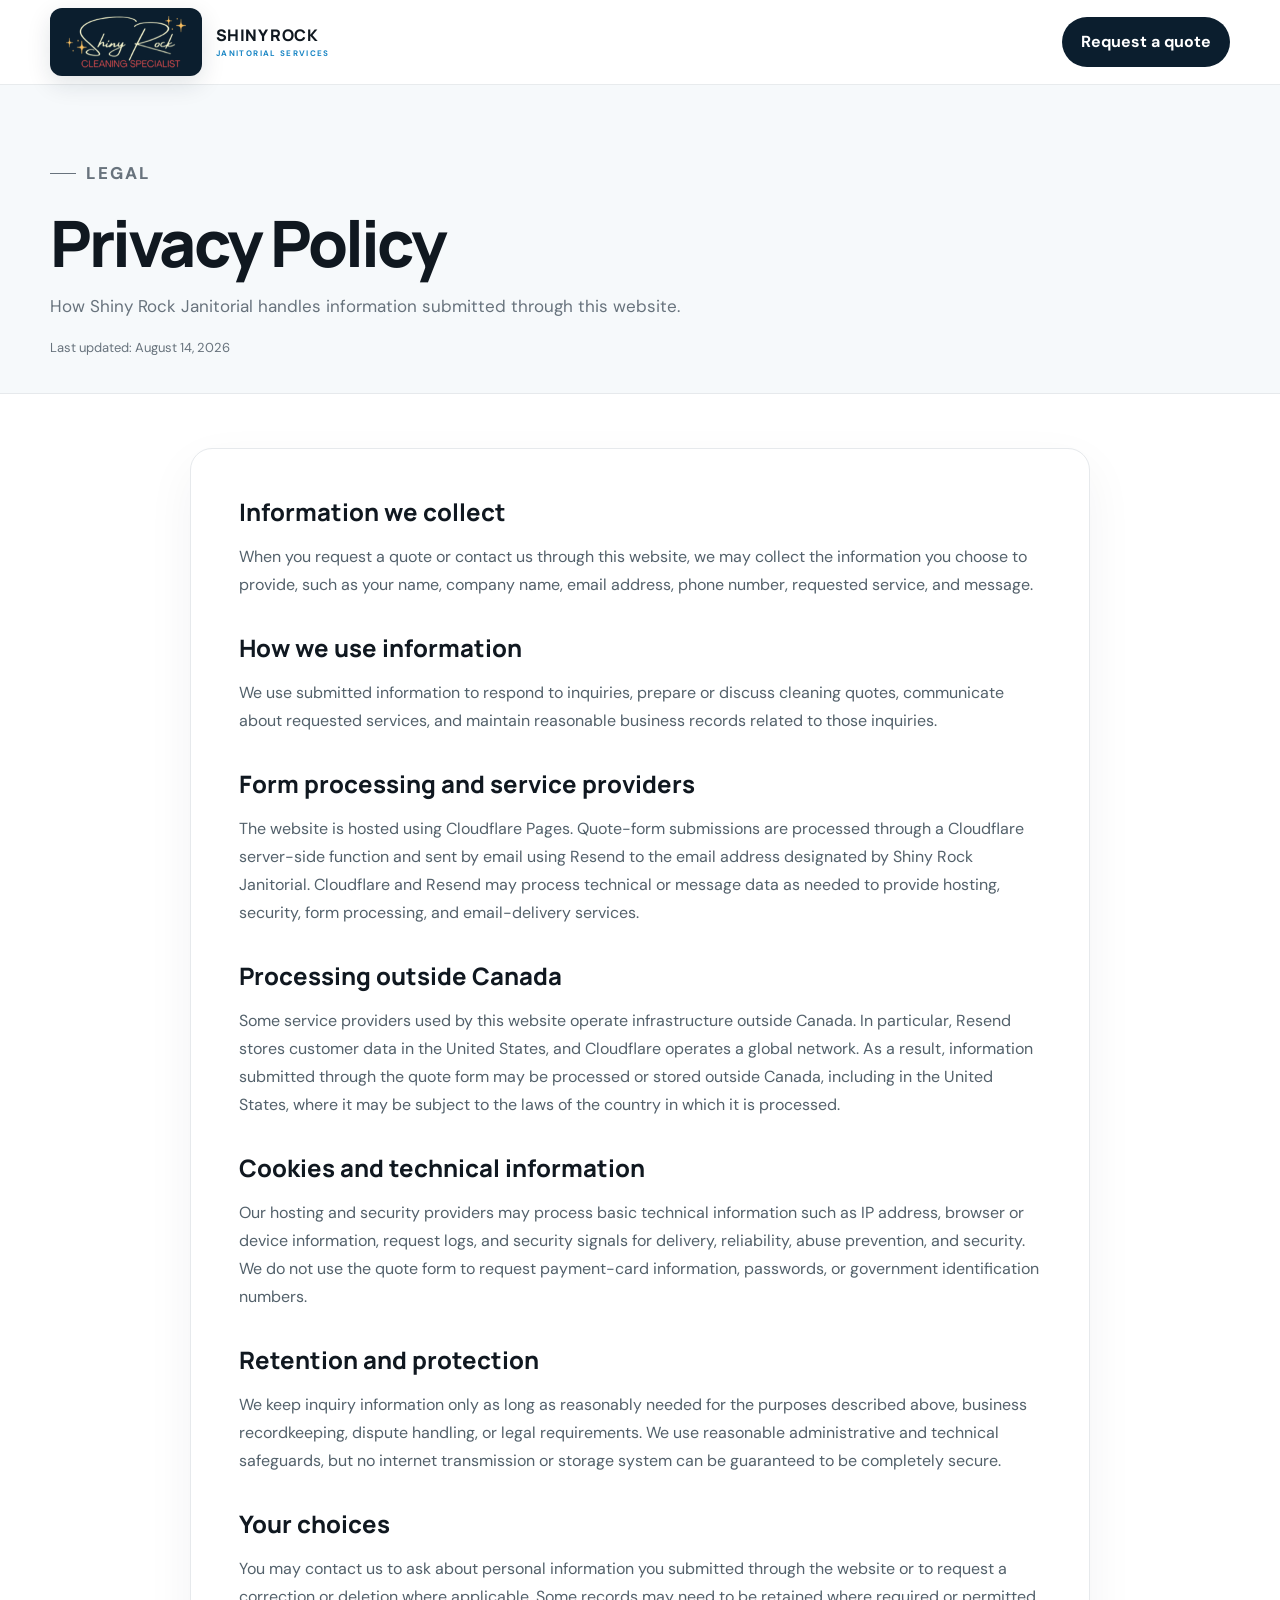
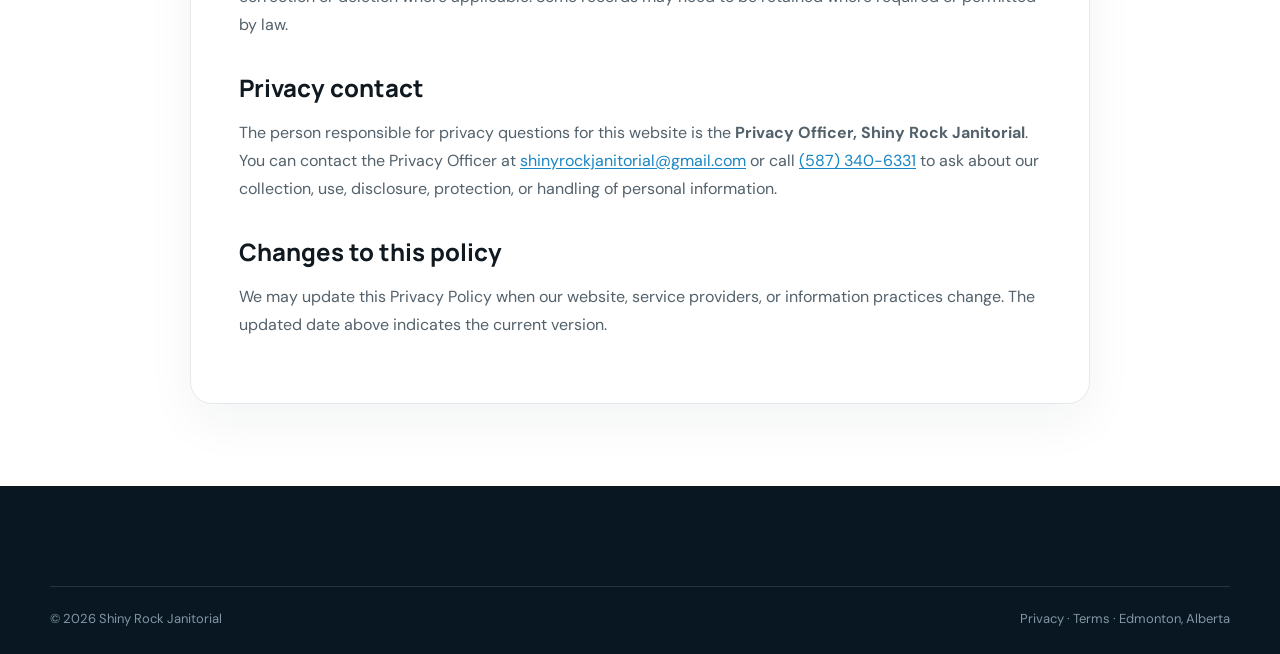
==== privacy.html @ 47144464 "Add files via upload" ====
<!doctype html>
<html lang="en"><head><meta charset="utf-8"><meta name="viewport" content="width=device-width,initial-scale=1"><meta name="description" content="Privacy Policy for Shiny Rock Janitorial."><title>Privacy Policy | Shiny Rock Janitorial</title><link rel="stylesheet" href="assets/css/style.css"><link rel="stylesheet" href="assets/css/legal.css"></head><body>
<header class="site-header"><div class="shell nav"><a href="index.html" class="brand brand--original"><span class="brand__logo-wrap"><img src="assets/images/shiny-rock-original-logo.png" alt="Shiny Rock Cleaning Specialist"></span><span class="brand__company"><b>SHINY ROCK</b><small>JANITORIAL SERVICES</small></span></a><a class="button button--dark button--small" href="index.html#contact">Request a quote</a></div></header>
<main><section class="legal-hero"><div class="shell"><p class="kicker"><span></span> Legal</p><h1>Privacy Policy</h1><p>How Shiny Rock Janitorial handles information submitted through this website.</p><div class="legal-meta">Last updated: August 14, 2026</div></div></section><section class="legal-page"><div class="shell"><article class="legal-card">
<h2>Information we collect</h2><p>When you request a quote or contact us through this website, we may collect the information you choose to provide, such as your name, company name, email address, phone number, requested service, and message.</p>
<h2>How we use information</h2><p>We use submitted information to respond to inquiries, prepare or discuss cleaning quotes, communicate about requested services, and maintain reasonable business records related to those inquiries.</p>
<h2>Form processing and service providers</h2><p>The website is hosted using Cloudflare Pages. Quote-form submissions are processed through a Cloudflare server-side function and sent by email using Resend to the email address designated by Shiny Rock Janitorial. Cloudflare and Resend may process technical or message data as needed to provide hosting, security, form processing, and email-delivery services.</p>
<h2>Processing outside Canada</h2><p>Some service providers used by this website operate infrastructure outside Canada. In particular, Resend stores customer data in the United States, and Cloudflare operates a global network. As a result, information submitted through the quote form may be processed or stored outside Canada, including in the United States, where it may be subject to the laws of the country in which it is processed.</p>
<h2>Cookies and technical information</h2><p>Our hosting and security providers may process basic technical information such as IP address, browser or device information, request logs, and security signals for delivery, reliability, abuse prevention, and security. We do not use the quote form to request payment-card information, passwords, or government identification numbers.</p>
<h2>Retention and protection</h2><p>We keep inquiry information only as long as reasonably needed for the purposes described above, business recordkeeping, dispute handling, or legal requirements. We use reasonable administrative and technical safeguards, but no internet transmission or storage system can be guaranteed to be completely secure.</p>
<h2>Your choices</h2><p>You may contact us to ask about personal information you submitted through the website or to request a correction or deletion where applicable. Some records may need to be retained where required or permitted by law.</p>
<h2>Privacy contact</h2><p>The person responsible for privacy questions for this website is the <strong>Privacy Officer, Shiny Rock Janitorial</strong>. You can contact the Privacy Officer at <a href="mailto:shinyrockjanitorial@gmail.com">shinyrockjanitorial@gmail.com</a> or call <a href="tel:+15873406331">(587) 340-6331</a> to ask about our collection, use, disclosure, protection, or handling of personal information.</p>
<h2>Changes to this policy</h2><p>We may update this Privacy Policy when our website, service providers, or information practices change. The updated date above indicates the current version.</p>
</article></div></section></main><footer><div class="shell footer__bottom"><span>© 2026 Shiny Rock Janitorial</span><span><a href="privacy.html">Privacy</a> · <a href="terms.html">Terms</a> · Edmonton, Alberta</span></div></footer></body></html>
---- assets/css/style.css ----
@import url('https://fonts.googleapis.com/css2?family=DM+Sans:wght@400;500;600;700&family=Manrope:wght@500;600;700;800&display=swap');
:root{--ink:#101820;--muted:#68737d;--line:#e6e9ec;--soft:#f5f7f8;--blue:#1885c4;--blue2:#4fb4df;--navy:#0b1e2e;--white:#fff;--radius:24px;--shadow:0 24px 70px rgba(16,35,50,.12)}*{box-sizing:border-box}html{scroll-behavior:smooth}body{margin:0;color:var(--ink);font-family:'DM Sans',Arial,sans-serif;background:#fff;line-height:1.6}a{color:inherit;text-decoration:none}img{display:block;width:100%}button,input,select,textarea{font:inherit}.shell{width:min(1180px,calc(100% - 40px));margin:auto}.announcement{background:var(--navy);color:#dce9f2;font-size:13px}.announcement__inner{min-height:38px;display:flex;align-items:center;justify-content:space-between;gap:20px}.announcement__inner div{display:flex;gap:26px}.site-header{position:sticky;top:0;z-index:20;background:rgba(255,255,255,.94);backdrop-filter:blur(18px);border-bottom:1px solid rgba(230,233,236,.9)}.nav{height:84px;display:flex;align-items:center;justify-content:space-between}.brand{display:flex;align-items:center;gap:12px}.brand__mark{width:48px;color:var(--blue)}.brand__mark svg{fill:none;stroke:currentColor;stroke-width:2}.brand b{display:block;font:800 17px/1.1 'Manrope';letter-spacing:.02em}.brand small{display:block;color:var(--blue);font-size:9px;font-weight:700;letter-spacing:.18em;margin-top:5px}.nav__links{display:flex;align-items:center;gap:28px;font-size:14px;font-weight:600}.nav__links>a:not(.button):hover{color:var(--blue)}.menu{display:none;background:none;border:0;padding:8px}.menu span{display:block;width:24px;height:2px;background:var(--ink);margin:5px}.button{display:inline-flex;align-items:center;justify-content:center;gap:18px;border:0;border-radius:999px;padding:15px 23px;font-weight:700;transition:.25s;cursor:pointer}.button:hover{transform:translateY(-2px)}.button--small{padding:12px 19px}.button--dark{background:var(--navy);color:#fff}.button--blue{background:linear-gradient(135deg,var(--blue),#269dd2);color:#fff;box-shadow:0 12px 30px rgba(24,133,196,.24)}.hero{min-height:700px;position:relative;overflow:hidden;background:linear-gradient(135deg,#fff 0%,#fafdff 68%,#eef9fd 100%)}.hero__glow{position:absolute;width:520px;height:520px;border-radius:50%;right:-160px;top:70px;background:rgba(79,180,223,.10);filter:blur(10px)}.hero__grid{display:grid;grid-template-columns:1fr 1fr;gap:72px;align-items:center;padding:84px 0}.kicker{display:flex;align-items:center;gap:10px;text-transform:uppercase;letter-spacing:.12em;font-size:12px;font-weight:800;color:var(--blue);margin:0 0 22px}.kicker span{width:26px;height:1px;background:currentColor}.hero h1,.section h2,.standards h2,.contact h2{font-family:'Manrope';font-weight:800;letter-spacing:-.05em;line-height:1.02;margin:0}.hero h1{font-size:clamp(48px,6vw,78px)}.hero h1 em{font-style:normal;color:var(--blue)}.hero__lead{font-size:19px;color:var(--muted);max-width:560px;margin:26px 0 32px}.hero__actions{display:flex;align-items:center;gap:24px}.text-link{font-weight:700;border-bottom:1px solid var(--ink);padding-bottom:3px}.text-link span{margin-left:8px}.hero__proof{display:flex;gap:34px;margin-top:46px;padding-top:28px;border-top:1px solid var(--line)}.hero__proof div{display:grid}.hero__proof b{font:800 24px 'Manrope'}.hero__proof span{font-size:12px;color:var(--muted)}.hero__media{position:relative;min-height:530px}.hero__image{position:absolute;inset:0 0 0 30px;border-radius:160px 24px 24px 24px;overflow:hidden;box-shadow:var(--shadow)}.hero__image:after{content:"";position:absolute;inset:0;background:linear-gradient(180deg,transparent 60%,rgba(4,20,31,.18))}.hero__image img{height:100%;object-fit:cover}.diamond-line{position:absolute;width:180px;height:180px;border:1px solid rgba(24,133,196,.24);transform:rotate(45deg)}.diamond-line--one{right:-35px;top:-25px}.diamond-line--two{left:-10px;bottom:-35px;width:110px;height:110px}.hero__badge{position:absolute;left:-10px;bottom:36px;background:#fff;padding:18px 22px;border-radius:18px;display:flex;align-items:center;gap:13px;box-shadow:var(--shadow)}.hero__badge .spark{width:42px;height:42px;border-radius:50%;display:grid;place-items:center;background:#eaf7fc;color:var(--blue);font-size:20px}.hero__badge div{display:grid}.hero__badge small{color:var(--muted)}.trust-strip{border-top:1px solid var(--line);border-bottom:1px solid var(--line)}.trust-strip__grid{display:grid;grid-template-columns:repeat(4,1fr);min-height:88px;align-items:center}.trust-strip__grid div{text-align:center;font-weight:700;border-right:1px solid var(--line)}.trust-strip__grid div:last-child{border:0}.trust-strip span{color:var(--blue);margin-right:8px}.section{padding:110px 0}.section--soft{background:var(--soft)}.section-heading{display:grid;grid-template-columns:1fr .75fr;gap:70px;align-items:end;margin-bottom:54px}.section-heading h2,.split h2,.standards h2,.contact h2{font-size:clamp(38px,5vw,58px)}.section-heading>p{color:var(--muted);margin:0 0 6px}.services-grid{display:grid;grid-template-columns:repeat(4,1fr);gap:16px}.service{background:#fff;border:1px solid var(--line);border-radius:22px;padding:28px;min-height:320px;position:relative;transition:.25s}.service:hover{transform:translateY(-6px);box-shadow:0 20px 50px rgba(16,35,50,.08);border-color:#cfe8f3}.service__no{position:absolute;right:22px;top:20px;color:#b8c0c6;font-size:12px}.service__icon{width:48px;height:48px;border-radius:14px;background:#edf8fc;display:grid;place-items:center;color:var(--blue);font-size:22px;margin-bottom:34px}.service h3{font:750 20px 'Manrope';margin:0 0 12px}.service p{font-size:14px;color:var(--muted);margin:0 0 26px}.service a{font-size:13px;font-weight:700;color:var(--blue)}.split{display:grid;grid-template-columns:1fr 1fr;gap:90px;align-items:center}.split__media{position:relative}.split__media img{height:610px;object-fit:cover;border-radius:24px}.split__caption{position:absolute;right:-25px;bottom:34px;background:#fff;box-shadow:var(--shadow);padding:19px 23px;border-radius:15px;display:grid}.split__caption span{color:var(--muted);font-size:13px}.split__copy>p:not(.kicker){color:var(--muted);font-size:17px}.checks{display:grid;grid-template-columns:1fr 1fr;list-style:none;padding:0;margin:30px 0 34px;gap:14px}.checks li:before{content:'✓';color:var(--blue);font-weight:800;margin-right:9px}.standards{background:var(--navy);color:#fff;overflow:hidden}.kicker--light{color:#70c8ed}.standards__top{max-width:760px;margin-bottom:64px}.standards__grid{display:grid;grid-template-columns:repeat(4,1fr);border-top:1px solid rgba(255,255,255,.18)}.standards__grid article{padding:35px 30px 10px 0;border-right:1px solid rgba(255,255,255,.18);margin-right:30px}.standards__grid article:last-child{border:0;margin:0}.standards__grid b{color:#70c8ed;font-size:13px}.standards__grid h3{font:700 20px 'Manrope';margin:28px 0 10px}.standards__grid p{color:#afbdc7;font-size:14px}.work-grid{display:grid;grid-template-columns:1.25fr .75fr;grid-template-rows:270px 270px;gap:18px}.work-card{position:relative;margin:0;border-radius:22px;overflow:hidden}.work-card--large{grid-row:1/3}.work-card img{height:100%;object-fit:cover;transition:.5s}.work-card:hover img{transform:scale(1.03)}.work-card:after{content:"";position:absolute;inset:40% 0 0;background:linear-gradient(transparent,rgba(4,18,28,.78))}.work-card figcaption{position:absolute;z-index:2;left:25px;bottom:22px;color:#fff;display:grid}.work-card figcaption span{font-size:12px;opacity:.8;text-transform:uppercase;letter-spacing:.1em}.work-card figcaption b{font:700 21px 'Manrope'}.testimonial{padding:105px 0;background:#eef8fc}.testimonial__inner{text-align:center;max-width:900px}.quote{display:block;font:90px/1 Georgia;color:var(--blue);height:55px}.testimonial blockquote{font:650 clamp(24px,3vw,36px)/1.4 'Manrope';letter-spacing:-.025em;margin:20px 0 30px}.testimonial__inner div{display:grid}.testimonial__inner div span{color:var(--muted)}.contact{background:#fff}.contact__grid{display:grid;grid-template-columns:.8fr 1.2fr;gap:90px}.contact__copy>p:not(.kicker){color:var(--muted);font-size:17px;max-width:480px}.contact__details{display:grid;margin-top:42px;border-top:1px solid var(--line)}.contact__details a{display:grid;padding:18px 0;border-bottom:1px solid var(--line)}.contact__details span{font-size:12px;color:var(--muted);text-transform:uppercase;letter-spacing:.1em}.quote-form{background:var(--soft);border-radius:24px;padding:34px}.field-row{display:grid;grid-template-columns:1fr 1fr;gap:14px}.quote-form label{display:grid;gap:8px;font-size:13px;font-weight:700;margin-bottom:16px}.quote-form input,.quote-form select,.quote-form textarea{width:100%;border:1px solid #dfe4e7;border-radius:12px;padding:14px;background:#fff;outline:none}.quote-form input:focus,.quote-form select:focus,.quote-form textarea:focus{border-color:var(--blue);box-shadow:0 0 0 3px rgba(24,133,196,.1)}.quote-form textarea{min-height:118px;resize:vertical}.quote-form .button{width:100%}.form-status{margin:14px 0 0;text-align:center;color:var(--blue);font-weight:700}footer{background:#081722;color:#fff;padding:58px 0 24px}.brand--footer{color:#fff}.footer__grid{display:grid;grid-template-columns:1fr 1fr auto;gap:40px;align-items:center}.footer__grid>p{color:#9eb0bc}.footer__links{display:flex;gap:24px;color:#c9d4db}.footer__bottom{display:flex;justify-content:space-between;border-top:1px solid rgba(255,255,255,.12);padding-top:22px;margin-top:42px;color:#8296a3;font-size:13px}.reveal{opacity:0;transform:translateY(18px);transition:.7s ease}.reveal.visible{opacity:1;transform:none}@media(max-width:900px){.announcement__inner>span{display:none}.announcement__inner{justify-content:center}.nav{height:72px}.menu{display:block}.nav__links{display:none;position:absolute;top:72px;left:20px;right:20px;background:#fff;border:1px solid var(--line);box-shadow:var(--shadow);padding:22px;border-radius:18px;flex-direction:column;align-items:stretch}.nav__links.open{display:flex}.hero__grid,.split,.contact__grid{grid-template-columns:1fr}.hero__grid{gap:40px;padding:65px 0}.hero__media{min-height:500px}.section-heading{grid-template-columns:1fr;gap:20px}.services-grid{grid-template-columns:1fr 1fr}.standards__grid{grid-template-columns:1fr 1fr}.standards__grid article{border-bottom:1px solid rgba(255,255,255,.18)}.split__media img{height:500px}.footer__grid{grid-template-columns:1fr}.footer__links{flex-wrap:wrap}.work-grid{grid-template-columns:1fr;grid-template-rows:420px 280px 280px}.work-card--large{grid-row:auto}.trust-strip__grid{grid-template-columns:1fr 1fr}.trust-strip__grid div{padding:18px;border-bottom:1px solid var(--line)}}@media(max-width:600px){.shell{width:min(100% - 26px,1180px)}.announcement__inner div{gap:12px;font-size:11px}.brand__mark{width:40px}.brand b{font-size:14px}.hero{min-height:auto}.hero__grid{padding:48px 0}.hero h1{font-size:46px}.hero__lead{font-size:17px}.hero__actions{align-items:flex-start;flex-direction:column}.hero__proof{gap:18px}.hero__proof b{font-size:20px}.hero__media{min-height:400px}.hero__image{left:0;border-radius:100px 20px 20px 20px}.hero__badge{left:8px;bottom:18px}.section{padding:78px 0}.services-grid,.standards__grid,.checks,.field-row{grid-template-columns:1fr}.service{min-height:auto}.split{gap:50px}.split__media img{height:430px}.split__caption{right:8px}.standards__grid article{border-right:0;margin:0;padding-right:0}.work-grid{grid-template-rows:360px 260px 260px}.testimonial{padding:75px 0}.quote-form{padding:22px}.contact__grid{gap:46px}.footer__bottom{flex-direction:column;gap:8px}}

/* Partner logos */
.partners{background:#f7f9fc;border-top:1px solid #e7ecf3;border-bottom:1px solid #e7ecf3}
.partners__heading{max-width:760px;margin:0 auto 42px;text-align:center}
.partners__heading h2{margin:10px 0 14px;font-size:clamp(2rem,4vw,3.2rem);line-height:1.06;color:#10253d}
.partners__heading p:last-child{color:#667383;margin:0 auto;max-width:650px}
.partners__heading .kicker{justify-content:center}
.partners__grid{display:grid;grid-template-columns:repeat(5,minmax(0,1fr));gap:18px;align-items:stretch}
.partner-logo{min-height:150px;background:#fff;border:1px solid #e2e8f0;border-radius:20px;display:flex;align-items:center;justify-content:center;padding:24px;box-shadow:0 12px 30px rgba(16,37,61,.05);transition:transform .25s ease,box-shadow .25s ease}
.partner-logo:hover{transform:translateY(-5px);box-shadow:0 18px 38px rgba(16,37,61,.10)}
.partner-logo img{width:100%;height:88px;object-fit:contain}
.partner-logo--dark{background:#10253d}
@media(max-width:900px){.partners__grid{grid-template-columns:repeat(2,minmax(0,1fr))}.partner-logo:last-child{grid-column:1/-1}}
@media(max-width:540px){.partners__grid{grid-template-columns:1fr}.partner-logo:last-child{grid-column:auto}.partner-logo{min-height:132px}}

/* Original Shiny Rock brand */
.brand--original{gap:14px;min-width:255px}
.brand__logo-wrap{display:flex;align-items:center;justify-content:center;background:#0b1e2e;border-radius:12px;padding:8px 12px;box-shadow:0 8px 24px rgba(11,30,46,.12)}
.brand__logo-wrap img{width:128px;height:52px;object-fit:contain}
.brand__company{display:grid;line-height:1}
.brand__company b{font:800 16px/1.05 'Manrope',Arial,sans-serif;letter-spacing:.025em}
.brand__company small{font-size:8px;letter-spacing:.17em;margin-top:6px;color:var(--blue)}
.brand--footer .brand__logo-wrap{background:#fff}
.brand--footer .brand__company b{color:#fff}

/* Video showcase */
.videos-section{background:#0b1e2e;color:#fff;overflow:hidden}
.videos-section .section-heading h2{color:#fff}
.videos-section .section-heading>p{color:#afbdc7}
.videos-grid{display:grid;grid-template-columns:1.25fr .75fr;gap:20px;align-items:start}
.video-card{margin:0;background:#10283b;border:1px solid rgba(255,255,255,.12);border-radius:24px;overflow:hidden;box-shadow:0 22px 60px rgba(0,0,0,.22)}
.video-card--wide{grid-row:span 2}
.video-frame{background:#050b10;display:flex;align-items:center;justify-content:center;aspect-ratio:16/9;overflow:hidden}
.video-frame video{display:block;width:100%;height:100%;object-fit:contain;background:#050b10}
.video-card--portrait .video-frame{aspect-ratio:16/10}
.video-card--portrait video{object-fit:contain}
.video-card__copy{padding:20px 22px 24px}
.video-card__copy span{display:block;color:#70c8ed;font-size:11px;font-weight:800;text-transform:uppercase;letter-spacing:.12em;margin-bottom:5px}
.video-card__copy h3{font:700 20px/1.25 'Manrope',Arial,sans-serif;margin:0;color:#fff}
@media(max-width:900px){.brand__company{display:none}.brand--original{min-width:auto}.brand__logo-wrap img{width:120px}.videos-grid{grid-template-columns:1fr}.video-card--wide{grid-row:auto}.video-card--portrait .video-frame{aspect-ratio:9/12}}
@media(max-width:600px){.brand__logo-wrap{padding:6px 9px}.brand__logo-wrap img{width:105px;height:44px}.videos-section .section-heading{margin-bottom:34px}.video-card__copy{padding:16px 18px 19px}}

/* Refined service icons and testimonial attribution */
.service__no{display:none}
.service__icon{width:60px;height:60px;border-radius:18px;margin-bottom:28px;background:linear-gradient(145deg,#edf9fe,#e4f4fa);border:1px solid #d7edf6;box-shadow:inset 0 1px 0 rgba(255,255,255,.9)}
.service__icon svg{width:34px;height:34px;fill:none;stroke:var(--blue);stroke-width:1.8;stroke-linecap:round;stroke-linejoin:round}
.service a{display:inline-flex;align-items:center;gap:8px}
.service a span{transition:transform .2s ease}.service:hover a span{transform:translateX(4px)}
.testimonial__person b{font-size:16px;color:var(--navy)}
.testimonial__person span{font-size:14px;font-weight:600;color:#536775!important}

/* Keep the original full-colour logo equally visible in header and footer */
.brand--footer .brand__logo-wrap{background:#fff;padding:8px 12px}
.brand--footer .brand__logo-wrap img{filter:none;opacity:1}
.brand--footer .brand__company b{color:#fff}
.brand--footer .brand__company small{color:#70c8ed}

.brand--footer{display:flex;align-items:center;gap:16px}
.brand--footer .brand__logo-wrap{background:transparent!important;padding:0!important;box-shadow:none!important}
.brand--footer .brand__logo-wrap img{height:72px!important;width:auto!important;display:block}
.brand--footer .brand__company b{font-size:1.5rem;letter-spacing:.04em}
.brand--footer .brand__company small{font-size:.85rem;letter-spacing:.18em}


/* Expanded service catalogue and testimonial partner logo */
.services-grid--expanded{grid-template-columns:repeat(3,minmax(0,1fr));gap:18px}
.services-grid--expanded .service{min-height:345px;display:flex;flex-direction:column}
.services-grid--expanded .service p{flex:1}
.standards__grid article h3{margin-top:0}
.standards__grid article>b{display:none!important}
.testimonial__client{display:flex!important;align-items:center;justify-content:center;gap:20px;margin-top:8px}
.testimonial__logo{width:112px;height:72px;background:#fff;border:1px solid #dce8ee;border-radius:16px;padding:10px 14px;display:flex!important;align-items:center;justify-content:center;box-shadow:0 10px 25px rgba(16,35,50,.08)}
.testimonial__logo img{width:100%;height:100%;object-fit:contain}
.testimonial__person{display:grid!important;text-align:left}
@media(max-width:900px){.services-grid--expanded{grid-template-columns:repeat(2,minmax(0,1fr))}}
@media(max-width:600px){.services-grid--expanded{grid-template-columns:1fr}.testimonial__client{flex-direction:column;gap:12px}.testimonial__person{text-align:center}}


/* 2026 services carousel + partner marquee */
.service-carousel{position:relative}.service-categories{display:grid;grid-template-columns:repeat(4,minmax(0,1fr));gap:18px}.service-category{background:#fff;border:1px solid var(--line);border-radius:22px;padding:28px;min-height:390px;transition:transform .28s ease,box-shadow .28s ease,border-color .28s ease}.service-category:hover{transform:translateY(-7px);box-shadow:0 22px 55px rgba(16,35,50,.10);border-color:#bfe1ef}.service-category__eyebrow{font:800 12px 'Manrope';letter-spacing:.12em;color:var(--blue);margin-bottom:18px}.service-category h3{font:750 21px/1.2 'Manrope';margin:0 0 22px}.service-category__links{display:grid}.service-link{display:flex;align-items:center;justify-content:space-between;gap:12px;padding:12px 0;border-top:1px solid var(--line);font-size:14px;font-weight:650}.service-link small{color:var(--blue);opacity:0;transform:translateX(-5px);transition:.2s;white-space:nowrap}.service-link:hover small{opacity:1;transform:none}.service-nav,.service-dots,.mobile-service-hint{display:none}.logo-marquee{overflow:hidden;mask-image:linear-gradient(to right,transparent,#000 8%,#000 92%,transparent);-webkit-mask-image:linear-gradient(to right,transparent,#000 8%,#000 92%,transparent)}.logo-marquee__track{display:flex;width:max-content;gap:18px;animation:logoMarquee 24s linear infinite}.logo-marquee:hover .logo-marquee__track{animation-play-state:paused}.logo-marquee .partner-logo{width:210px;min-width:210px}.logo-marquee .partner-logo--dark{background:#10253d}@keyframes logoMarquee{to{transform:translateX(calc(-50% - 9px))}}.hp-field{position:absolute!important;left:-9999px!important;width:1px!important;height:1px!important;opacity:0!important}.form-status.error{color:#b42318}.form-status.success{color:#087a4b}
@media(max-width:900px) and (min-width:601px){.service-categories{grid-template-columns:repeat(2,minmax(0,1fr))}}
@media(max-width:600px){.service-carousel{padding:0 44px}.service-categories{display:block;overflow:hidden}.service-category{display:none;min-height:0;padding:24px}.service-category.is-active{display:block;animation:serviceIn .28s ease}.service-link small{opacity:1;transform:none}.service-nav{display:grid;place-items:center;position:absolute;top:50%;transform:translateY(-50%);z-index:3;width:36px;height:52px;border:1px solid var(--line);border-radius:14px;background:#fff;color:var(--navy);font-size:28px;box-shadow:0 8px 24px rgba(16,35,50,.08)}.service-nav--prev{left:0}.service-nav--next{right:0}.service-dots{display:flex;justify-content:center;gap:7px;margin-top:18px}.service-dots button{width:7px;height:7px;padding:0;border:0;border-radius:50%;background:#c9d2d8}.service-dots button.active{width:22px;border-radius:8px;background:var(--blue)}.mobile-service-hint{display:block;text-align:center;color:var(--muted);font-size:12px;margin:10px 0 0}.logo-marquee .partner-logo{width:170px;min-width:170px;min-height:118px}.logo-marquee .partner-logo img{height:72px}@keyframes serviceIn{from{opacity:.35;transform:translateX(12px)}to{opacity:1;transform:none}}}
@media(prefers-reduced-motion:reduce){.logo-marquee__track{animation:none}.service-category{transition:none}}


/* 2026-08-14 service and partner carousel refinements */
.core-services{margin:10px 0 44px;background:var(--navy);color:#fff;border-radius:24px;padding:30px;display:grid;grid-template-columns:minmax(220px,.8fr) 2fr;gap:28px;align-items:start;box-shadow:0 20px 50px rgba(16,35,50,.08)}
.core-services .kicker{color:#cfe9f4;margin-bottom:8px}.core-services .kicker span{background:#cfe9f4}.core-services__heading h3,.facility-services__heading h3{font:750 24px/1.2 'Manrope';margin:0}.core-services__links{display:grid;grid-template-columns:repeat(2,minmax(0,1fr));gap:10px}.core-services__links a{display:flex;align-items:center;justify-content:space-between;min-height:58px;padding:14px 17px;border:1px solid rgba(255,255,255,.16);border-radius:14px;background:rgba(255,255,255,.06);font-weight:700;transition:transform .22s ease,background .22s ease,border-color .22s ease}.core-services__links a::after{content:'→';opacity:.7}.core-services__links a:hover{transform:translateY(-3px);background:rgba(255,255,255,.11);border-color:rgba(255,255,255,.28)}
.facility-services{margin-top:6px}.facility-services__heading{display:flex;align-items:end;justify-content:space-between;gap:24px;margin:0 0 20px}.facility-services__heading .kicker{margin-bottom:6px}.service-category__eyebrow{display:none!important}.service-category{min-height:345px}.service-category h3{margin-top:0}.service-link{position:relative;padding-right:24px}.service-link::after{content:'→';position:absolute;right:0;color:var(--blue);opacity:0;transform:translateX(-5px);transition:opacity .2s ease,transform .2s ease}.service-link:hover::after{opacity:1;transform:none}.service-link small{display:none!important}
.logo-marquee{overflow:hidden;width:100%;padding:8px 0 12px;mask-image:linear-gradient(to right,transparent,#000 6%,#000 94%,transparent);-webkit-mask-image:linear-gradient(to right,transparent,#000 6%,#000 94%,transparent)}.logo-marquee__track{display:flex;align-items:stretch;gap:18px;width:max-content;will-change:transform;animation:logoMarquee 22s linear infinite}.logo-marquee:hover .logo-marquee__track{animation-play-state:paused}.logo-marquee .partner-logo{flex:0 0 210px;width:210px;min-width:210px}.partners__grid{display:none}.form-privacy{font-size:12px;line-height:1.55;color:var(--muted);margin:14px 0 0}.form-privacy a{text-decoration:underline;text-underline-offset:2px}
@keyframes logoMarquee{from{transform:translateX(0)}to{transform:translateX(calc(-50% - 9px))}}
@media(max-width:900px){.core-services{grid-template-columns:1fr}.core-services__links{grid-template-columns:repeat(2,minmax(0,1fr))}.service-categories{grid-template-columns:repeat(2,minmax(0,1fr))}.logo-marquee .partner-logo{flex-basis:190px;width:190px;min-width:190px}}
@media(max-width:600px){.core-services{margin-bottom:34px;padding:24px 20px;border-radius:20px}.core-services__links{grid-template-columns:1fr}.core-services__links a{min-height:54px}.facility-services__heading{display:block}.service-carousel{padding:0 44px}.service-category{min-height:0}.service-link::after{opacity:1;transform:none}.logo-marquee .partner-logo{flex-basis:165px;width:165px;min-width:165px}.logo-marquee__track{animation-duration:17s}}

/* 2026-08-14 services showcase — visual layout matched to approved concept, Shiny Rock theme */
.services-showcase{background:linear-gradient(180deg,#f7f9fa 0%,#fff 46%,#f7f9fa 100%);overflow:hidden}
.services-showcase__intro{text-align:center;margin:0 auto 42px}
.services-showcase__intro h2{font-size:clamp(38px,5vw,58px);color:var(--navy);letter-spacing:-.045em}
.services-eyebrow{display:flex;align-items:center;justify-content:center;gap:12px;margin:0 0 12px;text-transform:uppercase;letter-spacing:.16em;font-size:12px;font-weight:800;color:var(--blue)}
.services-eyebrow span{display:block;width:34px;height:1px;background:currentColor;opacity:.55}

.cleaning-carousel{position:relative}
.cleaning-cards{display:grid;grid-template-columns:repeat(4,minmax(0,1fr));gap:18px}
.cleaning-card{position:relative;min-height:300px;padding:34px 24px 31px;background:#fff;border:1px solid #e7ebee;border-radius:22px;box-shadow:0 12px 34px rgba(16,35,50,.055);display:flex;flex-direction:column;align-items:center;justify-content:center;text-align:center;overflow:hidden;transition:transform .25s ease,box-shadow .25s ease,border-color .25s ease}
.cleaning-card::after{content:"";position:absolute;left:20%;right:20%;bottom:0;height:3px;border-radius:3px 3px 0 0;background:linear-gradient(90deg,var(--blue),var(--blue2));transform:scaleX(.62);transition:transform .25s ease}
.cleaning-card:hover{transform:translateY(-7px);border-color:#cfe8f3;box-shadow:0 20px 48px rgba(16,35,50,.10)}
.cleaning-card:hover::after{transform:scaleX(1)}
.cleaning-card__icon{width:122px;height:122px;border-radius:50%;display:grid;place-items:center;margin:0 auto 14px;background:radial-gradient(circle at 50% 42%,#f7fcfe 0%,#edf8fc 70%,#e7f4f9 100%);color:var(--blue)}
.cleaning-card__icon svg{width:76px;height:76px;fill:none;stroke:currentColor;stroke-width:1.8;stroke-linecap:round;stroke-linejoin:round}
.cleaning-card__rule{width:28px;height:2px;background:#a8d9ec;border-radius:999px;margin:1px 0 14px}
.cleaning-card h3{font:750 20px/1.22 'Manrope',Arial,sans-serif;margin:0;color:var(--navy);letter-spacing:-.02em}
.cleaning-nav,.cleaning-dots{display:none}

.facilities-block{margin-top:64px;padding-top:30px;border-top:1px solid #e4e9ec}
.facilities-title{display:flex;align-items:center;justify-content:center;gap:15px;margin:0 auto 28px;color:var(--navy)}
.facilities-title__line{height:1px;width:min(140px,12vw);background:#bfd6df}
.facilities-title__icon{width:30px;height:30px;display:grid;place-items:center;color:var(--blue)}
.facilities-title__icon svg{width:30px;height:30px;fill:none;stroke:currentColor;stroke-width:1.8;stroke-linecap:round;stroke-linejoin:round}
.facilities-title h3{font:750 clamp(19px,2vw,24px)/1.2 'Manrope',Arial,sans-serif;margin:0;text-align:center;letter-spacing:-.025em}

.facility-carousel{position:relative}
.facility-grid{display:grid;grid-template-columns:repeat(4,minmax(0,1fr));gap:16px;align-items:stretch}
.facility-card{min-width:0;border:1px solid #e3e9ed;border-radius:20px;background:#fff;padding:23px 20px 20px;box-shadow:0 10px 30px rgba(16,35,50,.055);display:flex;flex-direction:column;color:var(--navy);transition:transform .24s ease,box-shadow .24s ease,border-color .24s ease}
.facility-card:hover{transform:translateY(-5px);border-color:#bfe0ed;box-shadow:0 18px 42px rgba(16,35,50,.095)}
.facility-card__head{display:flex;align-items:center;gap:12px;min-height:58px}
.facility-card__icon{flex:0 0 48px;width:48px;height:48px;display:grid;place-items:center;color:var(--blue);border-radius:14px;background:#f4fbfe}
.facility-card__icon svg{width:37px;height:37px;fill:none;stroke:currentColor;stroke-width:1.7;stroke-linecap:round;stroke-linejoin:round}
.facility-card h4{font:750 16px/1.25 'Manrope',Arial,sans-serif;margin:0;letter-spacing:-.02em}
.facility-card__rule{height:1px;background:#e6ebee;margin:16px 0 14px}
.facility-card__items{list-style:none;margin:0 0 20px;padding:0;display:grid;gap:9px;flex:1}
.facility-card__items li{position:relative;padding-left:19px;color:#405666;font-size:13px;line-height:1.35;font-weight:600}
.facility-card__items li::before{content:'✓';position:absolute;left:0;top:0;color:var(--blue);font-weight:900}
.facility-card__cta{display:none;width:100%;min-height:45px;padding:11px 14px;font-size:13px;justify-content:center;margin-top:auto}
.facilities-desktop-cta{display:flex;justify-content:center;margin-top:26px}.facilities-desktop-cta .button{min-width:220px;justify-content:center}
.facility-nav,.facility-dots,.facility-mobile-hint{display:none}

@media(max-width:1100px){
  .facility-grid{grid-template-columns:repeat(2,minmax(0,1fr))}
}

@media(max-width:600px){
  .services-showcase{padding-top:78px;padding-bottom:82px}
  .services-showcase__intro{margin-bottom:28px}
  .services-showcase__intro h2{font-size:36px;line-height:1.05}
  .services-eyebrow{font-size:11px;letter-spacing:.14em}

  .cleaning-carousel{padding:0 44px}
  .cleaning-cards{display:block;overflow:hidden}
  .cleaning-card{display:none;min-height:285px;padding:29px 20px 28px}
  .cleaning-card.is-active{display:flex;animation:serviceIn .28s ease}
  .cleaning-card__icon{width:118px;height:118px}
  .cleaning-card__icon svg{width:72px;height:72px}
  .cleaning-nav{display:grid;place-items:center;position:absolute;z-index:4;top:50%;transform:translateY(-50%);width:36px;height:54px;padding:0;border:1px solid #dfe6e9;border-radius:14px;background:#fff;color:var(--navy);font-size:28px;line-height:1;box-shadow:0 8px 22px rgba(16,35,50,.08)}
  .cleaning-nav--prev{left:0}.cleaning-nav--next{right:0}
  .cleaning-dots{display:flex;justify-content:center;gap:7px;margin-top:15px}
  .cleaning-dots button,.facility-dots button{width:7px;height:7px;padding:0;border:0;border-radius:50%;background:#c9d2d8;transition:.2s}
  .cleaning-dots button.active,.facility-dots button.active{width:22px;border-radius:8px;background:var(--blue)}

  .facilities-block{margin-top:48px;padding-top:25px}
  .facilities-title{gap:8px;margin-bottom:22px}
  .facilities-title__line{width:28px}
  .facilities-title__icon{width:26px;height:26px}.facilities-title__icon svg{width:26px;height:26px}
  .facilities-title h3{font-size:18px;max-width:250px}
  .facility-carousel{padding:0 44px}
  .facility-grid{display:block;overflow:hidden}
  .facility-card{display:none;min-height:440px;padding:24px 20px 21px;border-radius:20px}
  .facility-card.is-active{display:flex;animation:serviceIn .28s ease}
  .facility-card__head{display:block;text-align:center;min-height:0}
  .facility-card__icon{width:76px;height:76px;margin:0 auto 14px;border-radius:20px}
  .facility-card__icon svg{width:54px;height:54px}
  .facility-card h4{font-size:20px}
  .facility-card__rule{margin:17px 0}
  .facility-card__items{gap:11px;margin-bottom:22px}
  .facility-card__items li{font-size:14px;padding-left:21px}
  .facility-card__cta{display:flex;min-height:50px;font-size:14px}
  .facilities-desktop-cta{display:none}
  .facility-nav{display:grid;place-items:center;position:absolute;z-index:4;top:50%;transform:translateY(-50%);width:36px;height:54px;padding:0;border:1px solid #dfe6e9;border-radius:14px;background:#fff;color:var(--navy);font-size:28px;line-height:1;box-shadow:0 8px 22px rgba(16,35,50,.08)}
  .facility-nav--prev{left:0}.facility-nav--next{right:0}
  .facility-dots{display:flex;justify-content:center;gap:7px;margin-top:15px}
  .facility-mobile-hint{display:block;text-align:center;color:var(--muted);font-size:12px;margin:9px 0 0}
}

@media(prefers-reduced-motion:reduce){.cleaning-card,.facility-card{transition:none}}

/* Facility types link directly to the free-estimate form and preselect the exact facility. */
.facility-card__items li{padding-left:0}
.facility-card__items li::before{display:none}
.facility-type-link{position:relative;display:block;padding:8px 10px 8px 29px;margin:-4px -6px;border-radius:10px;color:#405666;text-decoration:none;font:inherit;transition:background-color .18s ease,color .18s ease,transform .18s ease}
.facility-type-link::before{content:'✓';position:absolute;left:9px;top:8px;color:var(--blue);font-weight:900}
.facility-type-link:hover,.facility-type-link:focus-visible{background:#f4fbfe;color:var(--navy);transform:translateX(2px);outline:none}
@media(max-width:760px){.facility-type-link{padding-top:10px;padding-bottom:10px}.facility-type-link::before{top:10px}}

/* Quote-form security verification */
.turnstile-wrap{margin:18px 0 20px;min-height:70px}
.turnstile-widget{min-height:65px}
.turnstile-note{margin:7px 0 0;color:var(--muted);font-size:11px;line-height:1.45}
.turnstile-error{margin:0;padding:12px 14px;border:1px solid #f0d7d7;border-radius:12px;background:#fff8f8;color:#8b3a3a;font-size:12px;line-height:1.45}
@media(max-width:600px){.turnstile-wrap{margin:16px 0 18px;overflow:hidden}}
---- assets/css/legal.css ----
.legal-hero{padding:74px 0 34px;background:#f6f9fb;border-bottom:1px solid var(--line)}
.legal-hero h1{font:800 clamp(36px,6vw,64px)/1.02 'Manrope';letter-spacing:-.045em;margin:12px 0 12px}.legal-hero p{max-width:720px;color:var(--muted);font-size:17px;line-height:1.7}.legal-page{padding:54px 0 82px}.legal-card{max-width:900px;margin:0 auto;background:#fff;border:1px solid var(--line);border-radius:22px;padding:clamp(24px,5vw,48px);box-shadow:0 18px 50px rgba(16,35,50,.05)}.legal-card h2{font:750 24px/1.25 'Manrope';margin:34px 0 10px}.legal-card h2:first-child{margin-top:0}.legal-card p,.legal-card li{color:#53616b;line-height:1.75}.legal-card ul{padding-left:20px}.legal-card a{color:var(--blue);text-decoration:underline;text-underline-offset:2px}.legal-meta{font-size:13px;color:var(--muted);margin-top:6px}
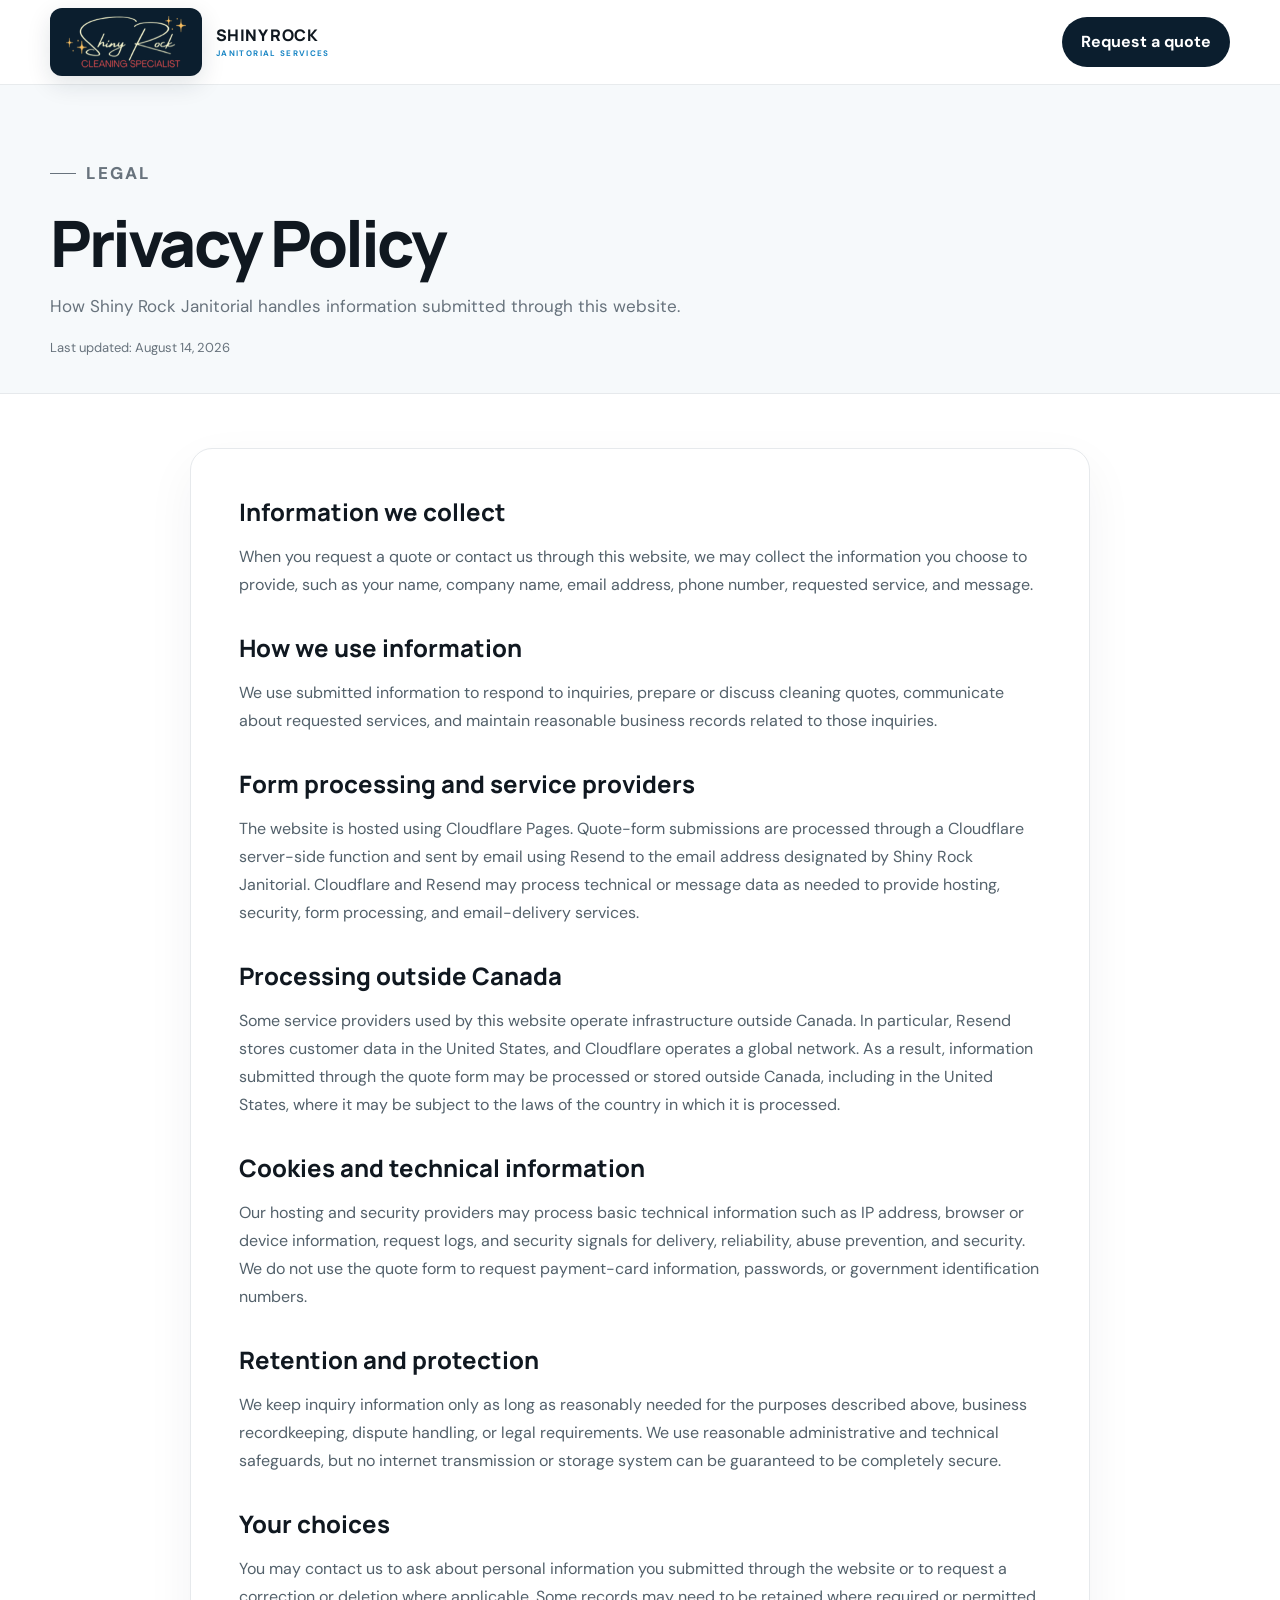
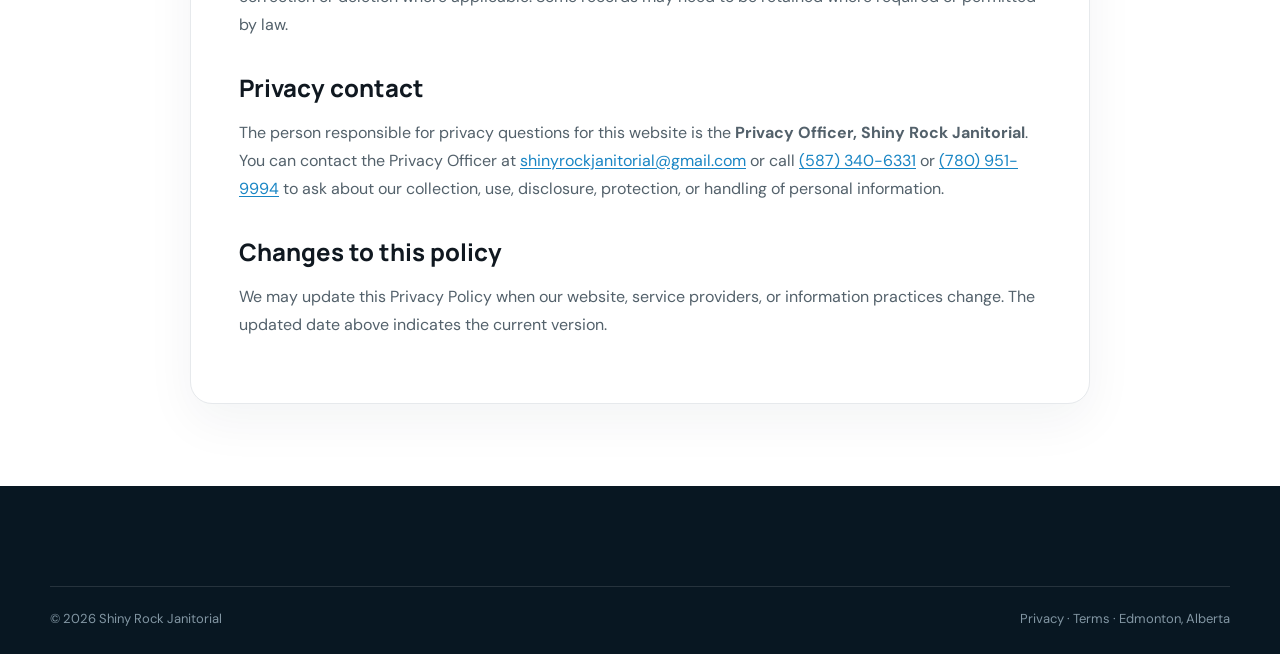
==== commit 8e3863a3: "Add files via upload" ====
--- a/privacy.html
+++ b/privacy.html
@@ -1,5 +1,5 @@
 <!doctype html>
-<html lang="en"><head><meta charset="utf-8"><meta name="viewport" content="width=device-width,initial-scale=1"><meta name="description" content="Privacy Policy for Shiny Rock Janitorial."><title>Privacy Policy | Shiny Rock Janitorial</title><link rel="stylesheet" href="assets/css/style.css"><link rel="stylesheet" href="assets/css/legal.css"></head><body>
+<html lang="en"><head><meta charset="utf-8"><meta name="viewport" content="width=device-width,initial-scale=1"><meta name="description" content="Privacy Policy for Shiny Rock Janitorial."><title>Privacy Policy | Shiny Rock Janitorial</title><link rel="stylesheet" href="assets/css/style-v15-20260815.css"><link rel="stylesheet" href="assets/css/legal.css"></head><body>
 <header class="site-header"><div class="shell nav"><a href="index.html" class="brand brand--original"><span class="brand__logo-wrap"><img src="assets/images/shiny-rock-original-logo.png" alt="Shiny Rock Cleaning Specialist"></span><span class="brand__company"><b>SHINY ROCK</b><small>JANITORIAL SERVICES</small></span></a><a class="button button--dark button--small" href="index.html#contact">Request a quote</a></div></header>
 <main><section class="legal-hero"><div class="shell"><p class="kicker"><span></span> Legal</p><h1>Privacy Policy</h1><p>How Shiny Rock Janitorial handles information submitted through this website.</p><div class="legal-meta">Last updated: August 14, 2026</div></div></section><section class="legal-page"><div class="shell"><article class="legal-card">
 <h2>Information we collect</h2><p>When you request a quote or contact us through this website, we may collect the information you choose to provide, such as your name, company name, email address, phone number, requested service, and message.</p>
@@ -9,6 +9,6 @@
 <h2>Cookies and technical information</h2><p>Our hosting and security providers may process basic technical information such as IP address, browser or device information, request logs, and security signals for delivery, reliability, abuse prevention, and security. We do not use the quote form to request payment-card information, passwords, or government identification numbers.</p>
 <h2>Retention and protection</h2><p>We keep inquiry information only as long as reasonably needed for the purposes described above, business recordkeeping, dispute handling, or legal requirements. We use reasonable administrative and technical safeguards, but no internet transmission or storage system can be guaranteed to be completely secure.</p>
 <h2>Your choices</h2><p>You may contact us to ask about personal information you submitted through the website or to request a correction or deletion where applicable. Some records may need to be retained where required or permitted by law.</p>
-<h2>Privacy contact</h2><p>The person responsible for privacy questions for this website is the <strong>Privacy Officer, Shiny Rock Janitorial</strong>. You can contact the Privacy Officer at <a href="mailto:shinyrockjanitorial@gmail.com">shinyrockjanitorial@gmail.com</a> or call <a href="tel:+15873406331">(587) 340-6331</a> to ask about our collection, use, disclosure, protection, or handling of personal information.</p>
+<h2>Privacy contact</h2><p>The person responsible for privacy questions for this website is the <strong>Privacy Officer, Shiny Rock Janitorial</strong>. You can contact the Privacy Officer at <a href="mailto:shinyrockjanitorial@gmail.com">shinyrockjanitorial@gmail.com</a> or call <a href="tel:+15873406331">(587) 340-6331</a> or <a href="tel:+17809519994">(780) 951-9994</a> to ask about our collection, use, disclosure, protection, or handling of personal information.</p>
 <h2>Changes to this policy</h2><p>We may update this Privacy Policy when our website, service providers, or information practices change. The updated date above indicates the current version.</p>
 </article></div></section></main><footer><div class="shell footer__bottom"><span>© 2026 Shiny Rock Janitorial</span><span><a href="privacy.html">Privacy</a> · <a href="terms.html">Terms</a> · Edmonton, Alberta</span></div></footer></body></html>
--- a/assets/css/style-v15-20260815.css
+++ b/assets/css/style-v15-20260815.css
@@ -0,0 +1,341 @@
+@import url('https://fonts.googleapis.com/css2?family=DM+Sans:wght@400;500;600;700&family=Manrope:wght@500;600;700;800&display=swap');
+:root{--ink:#101820;--muted:#68737d;--line:#e6e9ec;--soft:#f5f7f8;--blue:#1885c4;--blue2:#4fb4df;--navy:#0b1e2e;--white:#fff;--radius:24px;--shadow:0 24px 70px rgba(16,35,50,.12)}*{box-sizing:border-box}html{scroll-behavior:smooth}body{margin:0;color:var(--ink);font-family:'DM Sans',Arial,sans-serif;background:#fff;line-height:1.6}a{color:inherit;text-decoration:none}img{display:block;width:100%}button,input,select,textarea{font:inherit}.shell{width:min(1180px,calc(100% - 40px));margin:auto}.announcement{background:var(--navy);color:#dce9f2;font-size:13px}.announcement__inner{min-height:38px;display:flex;align-items:center;justify-content:space-between;gap:20px}.announcement__inner div{display:flex;gap:26px}.site-header{position:sticky;top:0;z-index:20;background:rgba(255,255,255,.94);backdrop-filter:blur(18px);border-bottom:1px solid rgba(230,233,236,.9)}.nav{height:84px;display:flex;align-items:center;justify-content:space-between}.brand{display:flex;align-items:center;gap:12px}.brand__mark{width:48px;color:var(--blue)}.brand__mark svg{fill:none;stroke:currentColor;stroke-width:2}.brand b{display:block;font:800 17px/1.1 'Manrope';letter-spacing:.02em}.brand small{display:block;color:var(--blue);font-size:9px;font-weight:700;letter-spacing:.18em;margin-top:5px}.nav__links{display:flex;align-items:center;gap:28px;font-size:14px;font-weight:600}.nav__links>a:not(.button):hover{color:var(--blue)}.menu{display:none;background:none;border:0;padding:8px}.menu span{display:block;width:24px;height:2px;background:var(--ink);margin:5px}.button{display:inline-flex;align-items:center;justify-content:center;gap:18px;border:0;border-radius:999px;padding:15px 23px;font-weight:700;transition:.25s;cursor:pointer}.button:hover{transform:translateY(-2px)}.button--small{padding:12px 19px}.button--dark{background:var(--navy);color:#fff}.button--blue{background:linear-gradient(135deg,var(--blue),#269dd2);color:#fff;box-shadow:0 12px 30px rgba(24,133,196,.24)}.hero{min-height:700px;position:relative;overflow:hidden;background:linear-gradient(135deg,#fff 0%,#fafdff 68%,#eef9fd 100%)}.hero__glow{position:absolute;width:520px;height:520px;border-radius:50%;right:-160px;top:70px;background:rgba(79,180,223,.10);filter:blur(10px)}.hero__grid{display:grid;grid-template-columns:1fr 1fr;gap:72px;align-items:center;padding:84px 0}.kicker{display:flex;align-items:center;gap:10px;text-transform:uppercase;letter-spacing:.12em;font-size:12px;font-weight:800;color:var(--blue);margin:0 0 22px}.kicker span{width:26px;height:1px;background:currentColor}.hero h1,.section h2,.standards h2,.contact h2{font-family:'Manrope';font-weight:800;letter-spacing:-.05em;line-height:1.02;margin:0}.hero h1{font-size:clamp(48px,6vw,78px)}.hero h1 em{font-style:normal;color:var(--blue)}.hero__lead{font-size:19px;color:var(--muted);max-width:560px;margin:26px 0 32px}.hero__actions{display:flex;align-items:center;gap:24px}.text-link{font-weight:700;border-bottom:1px solid var(--ink);padding-bottom:3px}.text-link span{margin-left:8px}.hero__proof{display:flex;gap:34px;margin-top:46px;padding-top:28px;border-top:1px solid var(--line)}.hero__proof div{display:grid}.hero__proof b{font:800 24px 'Manrope'}.hero__proof span{font-size:12px;color:var(--muted)}.hero__media{position:relative;min-height:530px}.hero__image{position:absolute;inset:0 0 0 30px;border-radius:160px 24px 24px 24px;overflow:hidden;box-shadow:var(--shadow)}.hero__image:after{content:"";position:absolute;inset:0;background:linear-gradient(180deg,transparent 60%,rgba(4,20,31,.18))}.hero__image img{height:100%;object-fit:cover}.diamond-line{position:absolute;width:180px;height:180px;border:1px solid rgba(24,133,196,.24);transform:rotate(45deg)}.diamond-line--one{right:-35px;top:-25px}.diamond-line--two{left:-10px;bottom:-35px;width:110px;height:110px}.hero__badge{position:absolute;left:-10px;bottom:36px;background:#fff;padding:18px 22px;border-radius:18px;display:flex;align-items:center;gap:13px;box-shadow:var(--shadow)}.hero__badge .spark{width:42px;height:42px;border-radius:50%;display:grid;place-items:center;background:#eaf7fc;color:var(--blue);font-size:20px}.hero__badge div{display:grid}.hero__badge small{color:var(--muted)}.trust-strip{border-top:1px solid var(--line);border-bottom:1px solid var(--line)}.trust-strip__grid{display:grid;grid-template-columns:repeat(4,1fr);min-height:88px;align-items:center}.trust-strip__grid div{text-align:center;font-weight:700;border-right:1px solid var(--line)}.trust-strip__grid div:last-child{border:0}.trust-strip span{color:var(--blue);margin-right:8px}.section{padding:110px 0}.section--soft{background:var(--soft)}.section-heading{display:grid;grid-template-columns:1fr .75fr;gap:70px;align-items:end;margin-bottom:54px}.section-heading h2,.split h2,.standards h2,.contact h2{font-size:clamp(38px,5vw,58px)}.section-heading>p{color:var(--muted);margin:0 0 6px}.services-grid{display:grid;grid-template-columns:repeat(4,1fr);gap:16px}.service{background:#fff;border:1px solid var(--line);border-radius:22px;padding:28px;min-height:320px;position:relative;transition:.25s}.service:hover{transform:translateY(-6px);box-shadow:0 20px 50px rgba(16,35,50,.08);border-color:#cfe8f3}.service__no{position:absolute;right:22px;top:20px;color:#b8c0c6;font-size:12px}.service__icon{width:48px;height:48px;border-radius:14px;background:#edf8fc;display:grid;place-items:center;color:var(--blue);font-size:22px;margin-bottom:34px}.service h3{font:750 20px 'Manrope';margin:0 0 12px}.service p{font-size:14px;color:var(--muted);margin:0 0 26px}.service a{font-size:13px;font-weight:700;color:var(--blue)}.split{display:grid;grid-template-columns:1fr 1fr;gap:90px;align-items:center}.split__media{position:relative}.split__media img{height:610px;object-fit:cover;border-radius:24px}.split__caption{position:absolute;right:-25px;bottom:34px;background:#fff;box-shadow:var(--shadow);padding:19px 23px;border-radius:15px;display:grid}.split__caption span{color:var(--muted);font-size:13px}.split__copy>p:not(.kicker){color:var(--muted);font-size:17px}.checks{display:grid;grid-template-columns:1fr 1fr;list-style:none;padding:0;margin:30px 0 34px;gap:14px}.checks li:before{content:'✓';color:var(--blue);font-weight:800;margin-right:9px}.standards{background:var(--navy);color:#fff;overflow:hidden}.kicker--light{color:#70c8ed}.standards__top{max-width:760px;margin-bottom:64px}.standards__grid{display:grid;grid-template-columns:repeat(4,1fr);border-top:1px solid rgba(255,255,255,.18)}.standards__grid article{padding:35px 30px 10px 0;border-right:1px solid rgba(255,255,255,.18);margin-right:30px}.standards__grid article:last-child{border:0;margin:0}.standards__grid b{color:#70c8ed;font-size:13px}.standards__grid h3{font:700 20px 'Manrope';margin:28px 0 10px}.standards__grid p{color:#afbdc7;font-size:14px}.work-grid{display:grid;grid-template-columns:1.25fr .75fr;grid-template-rows:270px 270px;gap:18px}.work-card{position:relative;margin:0;border-radius:22px;overflow:hidden}.work-card--large{grid-row:1/3}.work-card img{height:100%;object-fit:cover;transition:.5s}.work-card:hover img{transform:scale(1.03)}.work-card:after{content:"";position:absolute;inset:40% 0 0;background:linear-gradient(transparent,rgba(4,18,28,.78))}.work-card figcaption{position:absolute;z-index:2;left:25px;bottom:22px;color:#fff;display:grid}.work-card figcaption span{font-size:12px;opacity:.8;text-transform:uppercase;letter-spacing:.1em}.work-card figcaption b{font:700 21px 'Manrope'}.testimonial{padding:105px 0;background:#eef8fc}.testimonial__inner{text-align:center;max-width:900px}.quote{display:block;font:90px/1 Georgia;color:var(--blue);height:55px}.testimonial blockquote{font:650 clamp(24px,3vw,36px)/1.4 'Manrope';letter-spacing:-.025em;margin:20px 0 30px}.testimonial__inner div{display:grid}.testimonial__inner div span{color:var(--muted)}.contact{background:#fff}.contact__grid{display:grid;grid-template-columns:.8fr 1.2fr;gap:90px}.contact__copy>p:not(.kicker){color:var(--muted);font-size:17px;max-width:480px}.contact__details{display:grid;margin-top:42px;border-top:1px solid var(--line)}.contact__details a{display:grid;padding:18px 0;border-bottom:1px solid var(--line)}.contact__details span{font-size:12px;color:var(--muted);text-transform:uppercase;letter-spacing:.1em}.quote-form{background:var(--soft);border-radius:24px;padding:34px}.field-row{display:grid;grid-template-columns:1fr 1fr;gap:14px}.quote-form label{display:grid;gap:8px;font-size:13px;font-weight:700;margin-bottom:16px}.quote-form input,.quote-form select,.quote-form textarea{width:100%;border:1px solid #dfe4e7;border-radius:12px;padding:14px;background:#fff;outline:none}.quote-form input:focus,.quote-form select:focus,.quote-form textarea:focus{border-color:var(--blue);box-shadow:0 0 0 3px rgba(24,133,196,.1)}.quote-form textarea{min-height:118px;resize:vertical}.quote-form .button{width:100%}.form-status{margin:14px 0 0;text-align:center;color:var(--blue);font-weight:700}footer{background:#081722;color:#fff;padding:58px 0 24px}.brand--footer{color:#fff}.footer__grid{display:grid;grid-template-columns:1fr 1fr auto;gap:40px;align-items:center}.footer__grid>p{color:#9eb0bc}.footer__links{display:flex;gap:24px;color:#c9d4db}.footer__bottom{display:flex;justify-content:space-between;border-top:1px solid rgba(255,255,255,.12);padding-top:22px;margin-top:42px;color:#8296a3;font-size:13px}.reveal{opacity:1;transform:none;transition:.7s ease}.reveal.visible{opacity:1;transform:none}@media(max-width:900px){.announcement__inner>span{display:none}.announcement__inner{justify-content:center}.nav{height:72px}.menu{display:block}.nav__links{display:none;position:absolute;top:72px;left:20px;right:20px;background:#fff;border:1px solid var(--line);box-shadow:var(--shadow);padding:22px;border-radius:18px;flex-direction:column;align-items:stretch}.nav__links.open{display:flex}.hero__grid,.split,.contact__grid{grid-template-columns:1fr}.hero__grid{gap:40px;padding:65px 0}.hero__media{min-height:500px}.section-heading{grid-template-columns:1fr;gap:20px}.services-grid{grid-template-columns:1fr 1fr}.standards__grid{grid-template-columns:1fr 1fr}.standards__grid article{border-bottom:1px solid rgba(255,255,255,.18)}.split__media img{height:500px}.footer__grid{grid-template-columns:1fr}.footer__links{flex-wrap:wrap}.work-grid{grid-template-columns:1fr;grid-template-rows:420px 280px 280px}.work-card--large{grid-row:auto}.trust-strip__grid{grid-template-columns:1fr 1fr}.trust-strip__grid div{padding:18px;border-bottom:1px solid var(--line)}}@media(max-width:600px){.shell{width:min(100% - 26px,1180px)}.announcement__inner div{gap:12px;font-size:11px}.brand__mark{width:40px}.brand b{font-size:14px}.hero{min-height:auto}.hero__grid{padding:48px 0}.hero h1{font-size:46px}.hero__lead{font-size:17px}.hero__actions{align-items:flex-start;flex-direction:column}.hero__proof{gap:18px}.hero__proof b{font-size:20px}.hero__media{min-height:400px}.hero__image{left:0;border-radius:100px 20px 20px 20px}.hero__badge{left:8px;bottom:18px}.section{padding:78px 0}.services-grid,.standards__grid,.checks,.field-row{grid-template-columns:1fr}.service{min-height:auto}.split{gap:50px}.split__media img{height:430px}.split__caption{right:8px}.standards__grid article{border-right:0;margin:0;padding-right:0}.work-grid{grid-template-rows:360px 260px 260px}.testimonial{padding:75px 0}.quote-form{padding:22px}.contact__grid{gap:46px}.footer__bottom{flex-direction:column;gap:8px}}
+
+/* Partner logos */
+.partners{background:#f7f9fc;border-top:1px solid #e7ecf3;border-bottom:1px solid #e7ecf3}
+.partners__heading{max-width:760px;margin:0 auto 42px;text-align:center}
+.partners__heading h2{margin:10px 0 14px;font-size:clamp(2rem,4vw,3.2rem);line-height:1.06;color:#10253d}
+.partners__heading p:last-child{color:#667383;margin:0 auto;max-width:650px}
+.partners__heading .kicker{justify-content:center}
+.partners__grid{display:grid;grid-template-columns:repeat(5,minmax(0,1fr));gap:18px;align-items:stretch}
+.partner-logo{min-height:150px;background:#fff;border:1px solid #e2e8f0;border-radius:20px;display:flex;align-items:center;justify-content:center;padding:24px;box-shadow:0 12px 30px rgba(16,37,61,.05);transition:transform .25s ease,box-shadow .25s ease}
+.partner-logo:hover{transform:translateY(-5px);box-shadow:0 18px 38px rgba(16,37,61,.10)}
+.partner-logo img{width:100%;height:88px;object-fit:contain}
+.partner-logo--dark{background:#10253d}
+@media(max-width:900px){.partners__grid{grid-template-columns:repeat(2,minmax(0,1fr))}.partner-logo:last-child{grid-column:1/-1}}
+@media(max-width:540px){.partners__grid{grid-template-columns:1fr}.partner-logo:last-child{grid-column:auto}.partner-logo{min-height:132px}}
+
+/* Original Shiny Rock brand */
+.brand--original{gap:14px;min-width:255px}
+.brand__logo-wrap{display:flex;align-items:center;justify-content:center;background:#0b1e2e;border-radius:12px;padding:8px 12px;box-shadow:0 8px 24px rgba(11,30,46,.12)}
+.brand__logo-wrap img{width:128px;height:52px;object-fit:contain}
+.brand__company{display:grid;line-height:1}
+.brand__company b{font:800 16px/1.05 'Manrope',Arial,sans-serif;letter-spacing:.025em}
+.brand__company small{font-size:8px;letter-spacing:.17em;margin-top:6px;color:var(--blue)}
+.brand--footer .brand__logo-wrap{background:#fff}
+.brand--footer .brand__company b{color:#fff}
+
+/* Video showcase */
+.videos-section{background:#0b1e2e;color:#fff;overflow:hidden}
+.videos-section .section-heading h2{color:#fff}
+.videos-section .section-heading>p{color:#afbdc7}
+.videos-grid{display:grid;grid-template-columns:1.25fr .75fr;gap:20px;align-items:start}
+.video-card{margin:0;background:#10283b;border:1px solid rgba(255,255,255,.12);border-radius:24px;overflow:hidden;box-shadow:0 22px 60px rgba(0,0,0,.22)}
+.video-card--wide{grid-row:span 2}
+.video-frame{background:#050b10;display:flex;align-items:center;justify-content:center;aspect-ratio:16/9;overflow:hidden}
+.video-frame video{display:block;width:100%;height:100%;object-fit:contain;background:#050b10}
+.video-card--portrait .video-frame{aspect-ratio:16/10}
+.video-card--portrait video{object-fit:contain}
+.video-card__copy{padding:20px 22px 24px}
+.video-card__copy span{display:block;color:#70c8ed;font-size:11px;font-weight:800;text-transform:uppercase;letter-spacing:.12em;margin-bottom:5px}
+.video-card__copy h3{font:700 20px/1.25 'Manrope',Arial,sans-serif;margin:0;color:#fff}
+@media(max-width:900px){.brand__company{display:none}.brand--original{min-width:auto}.brand__logo-wrap img{width:120px}.videos-grid{grid-template-columns:1fr}.video-card--wide{grid-row:auto}.video-card--portrait .video-frame{aspect-ratio:9/12}}
+@media(max-width:600px){.brand__logo-wrap{padding:6px 9px}.brand__logo-wrap img{width:105px;height:44px}.videos-section .section-heading{margin-bottom:34px}.video-card__copy{padding:16px 18px 19px}}
+
+/* Refined service icons and testimonial attribution */
+.service__no{display:none}
+.service__icon{width:60px;height:60px;border-radius:18px;margin-bottom:28px;background:linear-gradient(145deg,#edf9fe,#e4f4fa);border:1px solid #d7edf6;box-shadow:inset 0 1px 0 rgba(255,255,255,.9)}
+.service__icon svg{width:34px;height:34px;fill:none;stroke:var(--blue);stroke-width:1.8;stroke-linecap:round;stroke-linejoin:round}
+.service a{display:inline-flex;align-items:center;gap:8px}
+.service a span{transition:transform .2s ease}.service:hover a span{transform:translateX(4px)}
+.testimonial__person b{font-size:16px;color:var(--navy)}
+.testimonial__person span{font-size:14px;font-weight:600;color:#536775!important}
+
+/* Keep the original full-colour logo equally visible in header and footer */
+.brand--footer .brand__logo-wrap{background:#fff;padding:8px 12px}
+.brand--footer .brand__logo-wrap img{filter:none;opacity:1}
+.brand--footer .brand__company b{color:#fff}
+.brand--footer .brand__company small{color:#70c8ed}
+
+.brand--footer{display:flex;align-items:center;gap:16px}
+.brand--footer .brand__logo-wrap{background:transparent!important;padding:0!important;box-shadow:none!important}
+.brand--footer .brand__logo-wrap img{height:72px!important;width:auto!important;display:block}
+.brand--footer .brand__company b{font-size:1.5rem;letter-spacing:.04em}
+.brand--footer .brand__company small{font-size:.85rem;letter-spacing:.18em}
+
+
+/* Expanded service catalogue and testimonial partner logo */
+.services-grid--expanded{grid-template-columns:repeat(3,minmax(0,1fr));gap:18px}
+.services-grid--expanded .service{min-height:345px;display:flex;flex-direction:column}
+.services-grid--expanded .service p{flex:1}
+.standards__grid article h3{margin-top:0}
+.standards__grid article>b{display:none!important}
+.testimonial__client{display:flex!important;align-items:center;justify-content:center;gap:20px;margin-top:8px}
+.testimonial__logo{width:112px;height:72px;background:#fff;border:1px solid #dce8ee;border-radius:16px;padding:10px 14px;display:flex!important;align-items:center;justify-content:center;box-shadow:0 10px 25px rgba(16,35,50,.08)}
+.testimonial__logo img{width:100%;height:100%;object-fit:contain}
+.testimonial__person{display:grid!important;text-align:left}
+@media(max-width:900px){.services-grid--expanded{grid-template-columns:repeat(2,minmax(0,1fr))}}
+@media(max-width:600px){.services-grid--expanded{grid-template-columns:1fr}.testimonial__client{flex-direction:column;gap:12px}.testimonial__person{text-align:center}}
+
+
+/* 2026 services carousel + partner marquee */
+.service-carousel{position:relative}.service-categories{display:grid;grid-template-columns:repeat(4,minmax(0,1fr));gap:18px}.service-category{background:#fff;border:1px solid var(--line);border-radius:22px;padding:28px;min-height:390px;transition:transform .28s ease,box-shadow .28s ease,border-color .28s ease}.service-category:hover{transform:translateY(-7px);box-shadow:0 22px 55px rgba(16,35,50,.10);border-color:#bfe1ef}.service-category__eyebrow{font:800 12px 'Manrope';letter-spacing:.12em;color:var(--blue);margin-bottom:18px}.service-category h3{font:750 21px/1.2 'Manrope';margin:0 0 22px}.service-category__links{display:grid}.service-link{display:flex;align-items:center;justify-content:space-between;gap:12px;padding:12px 0;border-top:1px solid var(--line);font-size:14px;font-weight:650}.service-link small{color:var(--blue);opacity:0;transform:translateX(-5px);transition:.2s;white-space:nowrap}.service-link:hover small{opacity:1;transform:none}.service-nav,.service-dots,.mobile-service-hint{display:none}.logo-marquee{overflow:hidden;mask-image:linear-gradient(to right,transparent,#000 8%,#000 92%,transparent);-webkit-mask-image:linear-gradient(to right,transparent,#000 8%,#000 92%,transparent)}.logo-marquee__track{display:flex;width:max-content;gap:18px;animation:logoMarquee 24s linear infinite}.logo-marquee:hover .logo-marquee__track{animation-play-state:paused}.logo-marquee .partner-logo{width:210px;min-width:210px}.logo-marquee .partner-logo--dark{background:#10253d}@keyframes logoMarquee{to{transform:translateX(calc(-50% - 9px))}}.hp-field{position:absolute!important;left:-9999px!important;width:1px!important;height:1px!important;opacity:0!important}.form-status.error{color:#b42318}.form-status.success{color:#087a4b}
+@media(max-width:900px) and (min-width:601px){.service-categories{grid-template-columns:repeat(2,minmax(0,1fr))}}
+@media(max-width:600px){.service-carousel{padding:0 44px}.service-categories{display:block;overflow:hidden}.service-category{display:none;min-height:0;padding:24px}.service-category.is-active{display:block;animation:serviceIn .28s ease}.service-link small{opacity:1;transform:none}.service-nav{display:grid;place-items:center;position:absolute;top:50%;transform:translateY(-50%);z-index:3;width:36px;height:52px;border:1px solid var(--line);border-radius:14px;background:#fff;color:var(--navy);font-size:28px;box-shadow:0 8px 24px rgba(16,35,50,.08)}.service-nav--prev{left:0}.service-nav--next{right:0}.service-dots{display:flex;justify-content:center;gap:7px;margin-top:18px}.service-dots button{width:7px;height:7px;padding:0;border:0;border-radius:50%;background:#c9d2d8}.service-dots button.active{width:22px;border-radius:8px;background:var(--blue)}.mobile-service-hint{display:block;text-align:center;color:var(--muted);font-size:12px;margin:10px 0 0}.logo-marquee .partner-logo{width:170px;min-width:170px;min-height:118px}.logo-marquee .partner-logo img{height:72px}@keyframes serviceIn{from{opacity:.35;transform:translateX(12px)}to{opacity:1;transform:none}}}
+@media(prefers-reduced-motion:reduce){.logo-marquee__track{animation:none}.service-category{transition:none}}
+
+
+/* 2026-08-14 service and partner carousel refinements */
+.core-services{margin:10px 0 44px;background:var(--navy);color:#fff;border-radius:24px;padding:30px;display:grid;grid-template-columns:minmax(220px,.8fr) 2fr;gap:28px;align-items:start;box-shadow:0 20px 50px rgba(16,35,50,.08)}
+.core-services .kicker{color:#cfe9f4;margin-bottom:8px}.core-services .kicker span{background:#cfe9f4}.core-services__heading h3,.facility-services__heading h3{font:750 24px/1.2 'Manrope';margin:0}.core-services__links{display:grid;grid-template-columns:repeat(2,minmax(0,1fr));gap:10px}.core-services__links a{display:flex;align-items:center;justify-content:space-between;min-height:58px;padding:14px 17px;border:1px solid rgba(255,255,255,.16);border-radius:14px;background:rgba(255,255,255,.06);font-weight:700;transition:transform .22s ease,background .22s ease,border-color .22s ease}.core-services__links a::after{content:'→';opacity:.7}.core-services__links a:hover{transform:translateY(-3px);background:rgba(255,255,255,.11);border-color:rgba(255,255,255,.28)}
+.facility-services{margin-top:6px}.facility-services__heading{display:flex;align-items:end;justify-content:space-between;gap:24px;margin:0 0 20px}.facility-services__heading .kicker{margin-bottom:6px}.service-category__eyebrow{display:none!important}.service-category{min-height:345px}.service-category h3{margin-top:0}.service-link{position:relative;padding-right:24px}.service-link::after{content:'→';position:absolute;right:0;color:var(--blue);opacity:0;transform:translateX(-5px);transition:opacity .2s ease,transform .2s ease}.service-link:hover::after{opacity:1;transform:none}.service-link small{display:none!important}
+.logo-marquee{overflow:hidden;width:100%;padding:8px 0 12px;mask-image:linear-gradient(to right,transparent,#000 6%,#000 94%,transparent);-webkit-mask-image:linear-gradient(to right,transparent,#000 6%,#000 94%,transparent)}.logo-marquee__track{display:flex;align-items:stretch;gap:18px;width:max-content;will-change:transform;animation:logoMarquee 22s linear infinite}.logo-marquee:hover .logo-marquee__track{animation-play-state:paused}.logo-marquee .partner-logo{flex:0 0 210px;width:210px;min-width:210px}.partners__grid{display:none}.form-privacy{font-size:12px;line-height:1.55;color:var(--muted);margin:14px 0 0}.form-privacy a{text-decoration:underline;text-underline-offset:2px}
+@keyframes logoMarquee{from{transform:translateX(0)}to{transform:translateX(calc(-50% - 9px))}}
+@media(max-width:900px){.core-services{grid-template-columns:1fr}.core-services__links{grid-template-columns:repeat(2,minmax(0,1fr))}.service-categories{grid-template-columns:repeat(2,minmax(0,1fr))}.logo-marquee .partner-logo{flex-basis:190px;width:190px;min-width:190px}}
+@media(max-width:600px){.core-services{margin-bottom:34px;padding:24px 20px;border-radius:20px}.core-services__links{grid-template-columns:1fr}.core-services__links a{min-height:54px}.facility-services__heading{display:block}.service-carousel{padding:0 44px}.service-category{min-height:0}.service-link::after{opacity:1;transform:none}.logo-marquee .partner-logo{flex-basis:165px;width:165px;min-width:165px}.logo-marquee__track{animation-duration:17s}}
+
+/* 2026-08-14 services showcase — visual layout matched to approved concept, Shiny Rock theme */
+.services-showcase{background:linear-gradient(180deg,#f7f9fa 0%,#fff 46%,#f7f9fa 100%);overflow:hidden}
+.services-showcase__intro{text-align:center;margin:0 auto 42px}
+.services-showcase__intro h2{font-size:clamp(38px,5vw,58px);color:var(--navy);letter-spacing:-.045em}
+.services-eyebrow{display:flex;align-items:center;justify-content:center;gap:12px;margin:0 0 12px;text-transform:uppercase;letter-spacing:.16em;font-size:12px;font-weight:800;color:var(--blue)}
+.services-eyebrow span{display:block;width:34px;height:1px;background:currentColor;opacity:.55}
+
+.cleaning-carousel{position:relative}
+.cleaning-cards{display:grid;grid-template-columns:repeat(4,minmax(0,1fr));gap:18px}
+.cleaning-card{position:relative;min-height:300px;padding:34px 24px 31px;background:#fff;border:1px solid #e7ebee;border-radius:22px;box-shadow:0 12px 34px rgba(16,35,50,.055);display:flex;flex-direction:column;align-items:center;justify-content:center;text-align:center;overflow:hidden;transition:transform .25s ease,box-shadow .25s ease,border-color .25s ease}
+.cleaning-card::after{content:"";position:absolute;left:20%;right:20%;bottom:0;height:3px;border-radius:3px 3px 0 0;background:linear-gradient(90deg,var(--blue),var(--blue2));transform:scaleX(.62);transition:transform .25s ease}
+.cleaning-card:hover{transform:translateY(-7px);border-color:#cfe8f3;box-shadow:0 20px 48px rgba(16,35,50,.10)}
+.cleaning-card:hover::after{transform:scaleX(1)}
+.cleaning-card__icon{width:122px;height:122px;border-radius:50%;display:grid;place-items:center;margin:0 auto 14px;background:radial-gradient(circle at 50% 42%,#f7fcfe 0%,#edf8fc 70%,#e7f4f9 100%);color:var(--blue)}
+.cleaning-card__icon svg{width:76px;height:76px;fill:none;stroke:currentColor;stroke-width:1.8;stroke-linecap:round;stroke-linejoin:round}
+.cleaning-card__rule{width:28px;height:2px;background:#a8d9ec;border-radius:999px;margin:1px 0 14px}
+.cleaning-card h3{font:750 20px/1.22 'Manrope',Arial,sans-serif;margin:0;color:var(--navy);letter-spacing:-.02em}
+.cleaning-nav,.cleaning-dots{display:none}
+
+.facilities-block{margin-top:64px;padding-top:30px;border-top:1px solid #e4e9ec}
+.facilities-title{display:flex;align-items:center;justify-content:center;gap:15px;margin:0 auto 28px;color:var(--navy)}
+.facilities-title__line{height:1px;width:min(140px,12vw);background:#bfd6df}
+.facilities-title__icon{width:30px;height:30px;display:grid;place-items:center;color:var(--blue)}
+.facilities-title__icon svg{width:30px;height:30px;fill:none;stroke:currentColor;stroke-width:1.8;stroke-linecap:round;stroke-linejoin:round}
+.facilities-title h3{font:750 clamp(19px,2vw,24px)/1.2 'Manrope',Arial,sans-serif;margin:0;text-align:center;letter-spacing:-.025em}
+
+.facility-carousel{position:relative}
+.facility-grid{display:grid;grid-template-columns:repeat(4,minmax(0,1fr));gap:16px;align-items:stretch}
+.facility-card{min-width:0;border:1px solid #e3e9ed;border-radius:20px;background:#fff;padding:23px 20px 20px;box-shadow:0 10px 30px rgba(16,35,50,.055);display:flex;flex-direction:column;color:var(--navy);transition:transform .24s ease,box-shadow .24s ease,border-color .24s ease}
+.facility-card:hover{transform:translateY(-5px);border-color:#bfe0ed;box-shadow:0 18px 42px rgba(16,35,50,.095)}
+.facility-card__head{display:flex;align-items:center;gap:12px;min-height:58px}
+.facility-card__icon{flex:0 0 48px;width:48px;height:48px;display:grid;place-items:center;color:var(--blue);border-radius:14px;background:#f4fbfe}
+.facility-card__icon svg{width:37px;height:37px;fill:none;stroke:currentColor;stroke-width:1.7;stroke-linecap:round;stroke-linejoin:round}
+.facility-card h4{font:750 16px/1.25 'Manrope',Arial,sans-serif;margin:0;letter-spacing:-.02em}
+.facility-card__rule{height:1px;background:#e6ebee;margin:16px 0 14px}
+.facility-card__items{list-style:none;margin:0 0 20px;padding:0;display:grid;gap:9px;flex:1}
+.facility-card__items li{position:relative;padding-left:19px;color:#405666;font-size:13px;line-height:1.35;font-weight:600}
+.facility-card__items li::before{content:'✓';position:absolute;left:0;top:0;color:var(--blue);font-weight:900}
+.facility-card__cta{display:none;width:100%;min-height:45px;padding:11px 14px;font-size:13px;justify-content:center;margin-top:auto}
+.facilities-desktop-cta{display:flex;justify-content:center;margin-top:26px}.facilities-desktop-cta .button{min-width:220px;justify-content:center}
+.facility-nav,.facility-dots,.facility-mobile-hint{display:none}
+
+@media(max-width:1100px){
+  .facility-grid{grid-template-columns:repeat(2,minmax(0,1fr))}
+}
+
+@media(max-width:600px){
+  .services-showcase{padding-top:78px;padding-bottom:82px}
+  .services-showcase__intro{margin-bottom:28px}
+  .services-showcase__intro h2{font-size:36px;line-height:1.05}
+  .services-eyebrow{font-size:11px;letter-spacing:.14em}
+
+  .cleaning-carousel{padding:0 44px}
+  .cleaning-cards{display:block;overflow:hidden}
+  .cleaning-card{display:none;min-height:285px;padding:29px 20px 28px}
+  .cleaning-card.is-active{display:flex;animation:serviceIn .28s ease}
+  .cleaning-card__icon{width:118px;height:118px}
+  .cleaning-card__icon svg{width:72px;height:72px}
+  .cleaning-nav{display:grid;place-items:center;position:absolute;z-index:4;top:50%;transform:translateY(-50%);width:36px;height:54px;padding:0;border:1px solid #dfe6e9;border-radius:14px;background:#fff;color:var(--navy);font-size:28px;line-height:1;box-shadow:0 8px 22px rgba(16,35,50,.08)}
+  .cleaning-nav--prev{left:0}.cleaning-nav--next{right:0}
+  .cleaning-dots{display:flex;justify-content:center;gap:7px;margin-top:15px}
+  .cleaning-dots button,.facility-dots button{width:7px;height:7px;padding:0;border:0;border-radius:50%;background:#c9d2d8;transition:.2s}
+  .cleaning-dots button.active,.facility-dots button.active{width:22px;border-radius:8px;background:var(--blue)}
+
+  .facilities-block{margin-top:48px;padding-top:25px}
+  .facilities-title{gap:8px;margin-bottom:22px}
+  .facilities-title__line{width:28px}
+  .facilities-title__icon{width:26px;height:26px}.facilities-title__icon svg{width:26px;height:26px}
+  .facilities-title h3{font-size:18px;max-width:250px}
+  .facility-carousel{padding:0 44px}
+  .facility-grid{display:block;overflow:hidden}
+  .facility-card{display:none;min-height:440px;padding:24px 20px 21px;border-radius:20px}
+  .facility-card.is-active{display:flex;animation:serviceIn .28s ease}
+  .facility-card__head{display:block;text-align:center;min-height:0}
+  .facility-card__icon{width:76px;height:76px;margin:0 auto 14px;border-radius:20px}
+  .facility-card__icon svg{width:54px;height:54px}
+  .facility-card h4{font-size:20px}
+  .facility-card__rule{margin:17px 0}
+  .facility-card__items{gap:11px;margin-bottom:22px}
+  .facility-card__items li{font-size:14px;padding-left:21px}
+  .facility-card__cta{display:flex;min-height:50px;font-size:14px}
+  .facilities-desktop-cta{display:none}
+  .facility-nav{display:grid;place-items:center;position:absolute;z-index:4;top:50%;transform:translateY(-50%);width:36px;height:54px;padding:0;border:1px solid #dfe6e9;border-radius:14px;background:#fff;color:var(--navy);font-size:28px;line-height:1;box-shadow:0 8px 22px rgba(16,35,50,.08)}
+  .facility-nav--prev{left:0}.facility-nav--next{right:0}
+  .facility-dots{display:flex;justify-content:center;gap:7px;margin-top:15px}
+  .facility-mobile-hint{display:block;text-align:center;color:var(--muted);font-size:12px;margin:9px 0 0}
+}
+
+@media(prefers-reduced-motion:reduce){.cleaning-card,.facility-card{transition:none}}
+
+/* Facility types link directly to the free-estimate form and preselect the exact facility. */
+.facility-card__items li{padding-left:0}
+.facility-card__items li::before{display:none}
+.facility-type-link{position:relative;display:block;padding:8px 10px 8px 29px;margin:-4px -6px;border-radius:10px;color:#405666;text-decoration:none;font:inherit;transition:background-color .18s ease,color .18s ease,transform .18s ease}
+.facility-type-link::before{content:'✓';position:absolute;left:9px;top:8px;color:var(--blue);font-weight:900}
+.facility-type-link:hover,.facility-type-link:focus-visible{background:#f4fbfe;color:var(--navy);transform:translateX(2px);outline:none}
+@media(max-width:760px){.facility-type-link{padding-top:10px;padding-bottom:10px}.facility-type-link::before{top:10px}}
+
+/* Quote-form security verification */
+.turnstile-wrap{margin:18px 0 20px;min-height:70px}
+.turnstile-widget{min-height:65px}
+.turnstile-note{margin:7px 0 0;color:var(--muted);font-size:11px;line-height:1.45}
+.turnstile-error{margin:0;padding:12px 14px;border:1px solid #f0d7d7;border-radius:12px;background:#fff8f8;color:#8b3a3a;font-size:12px;line-height:1.45}
+@media(max-width:600px){.turnstile-wrap{margin:16px 0 18px;overflow:hidden}}
+
+
+/* ===== v14 isolated navigation: one desktop nav + one mobile drawer ===== */
+.mobile-drawer{display:none}
+@media (min-width:901px){
+  .desktop-only-nav{display:flex!important}
+  .mobile-drawer-trigger{display:none!important}
+  #mobileDrawer{display:none!important;visibility:hidden!important;pointer-events:none!important}
+}
+@media (max-width:900px){
+  .desktop-only-nav{display:none!important}
+  .mobile-drawer-trigger{display:block!important;margin-left:auto!important}
+  #mobileDrawer.mobile-drawer{
+    position:fixed!important;
+    z-index:80!important;
+    top:12px!important;
+    right:0!important;
+    left:auto!important;
+    width:min(76vw,330px)!important;
+    height:auto!important;
+    max-height:calc(100dvh - 24px)!important;
+    overflow-y:auto!important;
+    padding:16px 20px 14px!important;
+    background:#fff!important;
+    border:1px solid #e6e9ec!important;
+    border-right:0!important;
+    border-radius:24px 0 0 24px!important;
+    box-shadow:-18px 0 48px rgba(16,35,50,.16)!important;
+    flex-direction:column!important;
+    align-items:stretch!important;
+    gap:0!important;
+  }
+  #mobileDrawer.mobile-drawer.is-open{display:flex!important}
+  .mobile-drawer__top{
+    position:relative;
+    display:flex;
+    align-items:center;
+    justify-content:center;
+    min-height:72px;
+    padding:0 38px 8px 0;
+  }
+  .mobile-drawer__logo{
+    display:inline-flex;
+    align-items:center;
+    justify-content:center;
+    background:#0b1e2e;
+    border-radius:12px;
+    padding:7px 10px;
+  }
+  .mobile-drawer__logo img{
+    display:block!important;
+    width:116px!important;
+    height:46px!important;
+    max-width:116px!important;
+    object-fit:contain!important;
+  }
+  .mobile-drawer__close{
+    position:absolute;
+    top:2px;
+    right:0;
+    display:grid;
+    place-items:center;
+    width:38px;
+    height:38px;
+    padding:0;
+    border:0;
+    background:transparent;
+    color:#101820;
+    font-size:32px;
+    line-height:1;
+    cursor:pointer;
+  }
+  .mobile-drawer>a{
+    display:grid!important;
+    grid-template-columns:22px minmax(0,1fr) 22px!important;
+    align-items:center!important;
+    column-gap:14px!important;
+    min-height:58px!important;
+    padding:0!important;
+    border-bottom:1px solid #e6e9ec!important;
+    color:#101820!important;
+    text-decoration:none!important;
+    font-size:16px!important;
+    font-weight:700!important;
+  }
+  .mobile-drawer>a:last-child{border-bottom:0!important}
+  .mobile-drawer__icon{display:grid;place-items:center;width:22px;height:22px;color:#0b1e2e}
+  .mobile-drawer__icon svg{
+    display:block!important;
+    width:20px!important;
+    height:20px!important;
+    min-width:20px!important;
+    min-height:20px!important;
+    max-width:20px!important;
+    max-height:20px!important;
+    fill:none!important;
+    stroke:currentColor!important;
+    stroke-width:1.8!important;
+    stroke-linecap:round!important;
+    stroke-linejoin:round!important;
+  }
+  .mobile-drawer__arrow{justify-self:end;font-size:27px;line-height:1;font-weight:300;color:#101820}
+  body.mobile-drawer-open::before{
+    content:"";
+    position:fixed;
+    inset:0;
+    z-index:70;
+    background:rgba(7,19,30,.12);
+  }
+  body.mobile-drawer-open{overflow:hidden}
+  body.mobile-drawer-open .site-header{z-index:90!important}
+}
+@media (max-width:600px){
+  #mobileDrawer.mobile-drawer{width:min(78vw,310px)!important;padding:14px 18px 12px!important}
+  .mobile-drawer__top{min-height:66px;padding-right:34px}
+  .mobile-drawer__logo img{width:108px!important;height:43px!important;max-width:108px!important}
+  .mobile-drawer>a{min-height:56px!important;font-size:15.5px!important;column-gap:12px!important}
+}
+/* Footer social buttons: official Facebook and Instagram links beside the footer logo */
+.footer__brand-socials{display:flex;align-items:center;gap:12px;min-width:0}
+.footer__socials{display:flex;flex-direction:column;align-items:center;justify-content:center;gap:8px;flex:0 0 auto}
+.footer__social-link{width:42px;height:42px;border:1px solid rgba(255,255,255,.22);border-radius:50%;display:grid;place-items:center;color:#fff;background:rgba(255,255,255,.06);transition:transform .2s ease,background .2s ease,border-color .2s ease}
+.footer__social-link:hover{transform:translateY(-2px);background:var(--blue);border-color:var(--blue)}
+.footer__social-link:focus-visible{outline:2px solid #70c8ed;outline-offset:3px}
+.footer__social-link svg{display:block;width:20px;height:20px}
+.footer__social-link:first-child svg{fill:currentColor;stroke:none}
+.footer__social-link:last-child svg{fill:none;stroke:currentColor;stroke-width:1.8}
+@media(max-width:900px){.footer__brand-socials{justify-content:flex-start;flex-wrap:nowrap}.footer__socials{margin-left:2px}}
+@media(max-width:600px){.footer__brand-socials{gap:10px}.footer__social-link{width:38px;height:38px}}
+
+/* Desktop only: place the footer social buttons below the original logo artwork. */
+@media (min-width:901px){
+  .footer__brand-socials{position:relative;display:block;padding-bottom:48px}
+  .footer__socials{position:absolute;left:80px;bottom:0;flex-direction:row;align-items:center;justify-content:center;gap:8px;transform:translateX(-50%)}
+}
+
+/* Mobile only: place footer social buttons directly underneath the footer logo artwork. */
+@media (max-width:900px){
+  .footer__brand-socials{position:relative;display:block;width:auto;max-width:100%;padding-bottom:48px}
+  .footer__socials{position:absolute;left:80px;bottom:0;width:auto;margin:0;flex-direction:row;align-items:center;justify-content:center;gap:8px;transform:translateX(-50%)}
+}
--- a/assets/css/legal.css
+++ b/assets/css/legal.css
@@ -1,3 +1,7 @@
 
 .legal-hero{padding:74px 0 34px;background:#f6f9fb;border-bottom:1px solid var(--line)}
-.legal-hero h1{font:800 clamp(36px,6vw,64px)/1.02 'Manrope';letter-spacing:-.045em;margin:12px 0 12px}.legal-hero p{max-width:720px;color:var(--muted);font-size:17px;line-height:1.7}.legal-page{padding:54px 0 82px}.legal-card{max-width:900px;margin:0 auto;background:#fff;border:1px solid var(--line);border-radius:22px;padding:clamp(24px,5vw,48px);box-shadow:0 18px 50px rgba(16,35,50,.05)}.legal-card h2{font:750 24px/1.25 'Manrope';margin:34px 0 10px}.legal-card h2:first-child{margin-top:0}.legal-card p,.legal-card li{color:#53616b;line-height:1.75}.legal-card ul{padding-left:20px}.legal-card a{color:var(--blue);text-decoration:underline;text-underline-offset:2px}.legal-meta{font-size:13px;color:var(--muted);margin-top:6px}
+.legal-hero h1{font:800 clamp(36px,6vw,64px)/1.02 'Manrope',Arial,sans-serif;letter-spacing:-.045em;margin:12px 0 12px}.legal-hero p{max-width:720px;color:var(--muted);font-size:17px;line-height:1.7}.legal-page{padding:54px 0 82px}.legal-card{max-width:900px;margin:0 auto;background:#fff;border:1px solid var(--line);border-radius:22px;padding:clamp(24px,5vw,48px);box-shadow:0 18px 50px rgba(16,35,50,.05)}.legal-card h2{font:750 24px/1.25 'Manrope',Arial,sans-serif;margin:34px 0 10px}.legal-card h2:first-child{margin-top:0}.legal-card p,.legal-card li{color:#53616b;line-height:1.75}.legal-card ul{padding-left:20px}.legal-card a{color:var(--blue);text-decoration:underline;text-underline-offset:2px}.legal-meta{font-size:13px;color:var(--muted);margin-top:6px}
+
+/* Legal-page layout stays readable on narrow screens and without web fonts. */
+.legal-card{overflow-wrap:anywhere}.legal-card p,.legal-card li{font-size:16px}
+@media(max-width:600px){.legal-hero{padding:40px 0 26px}.legal-page{padding:28px 0 48px}.legal-card{padding:24px 20px;border-radius:16px}.legal-card h2{font-size:22px}.site-header .nav{gap:12px}.site-header .button--small{font-size:13px;padding:11px 14px;white-space:nowrap}}
